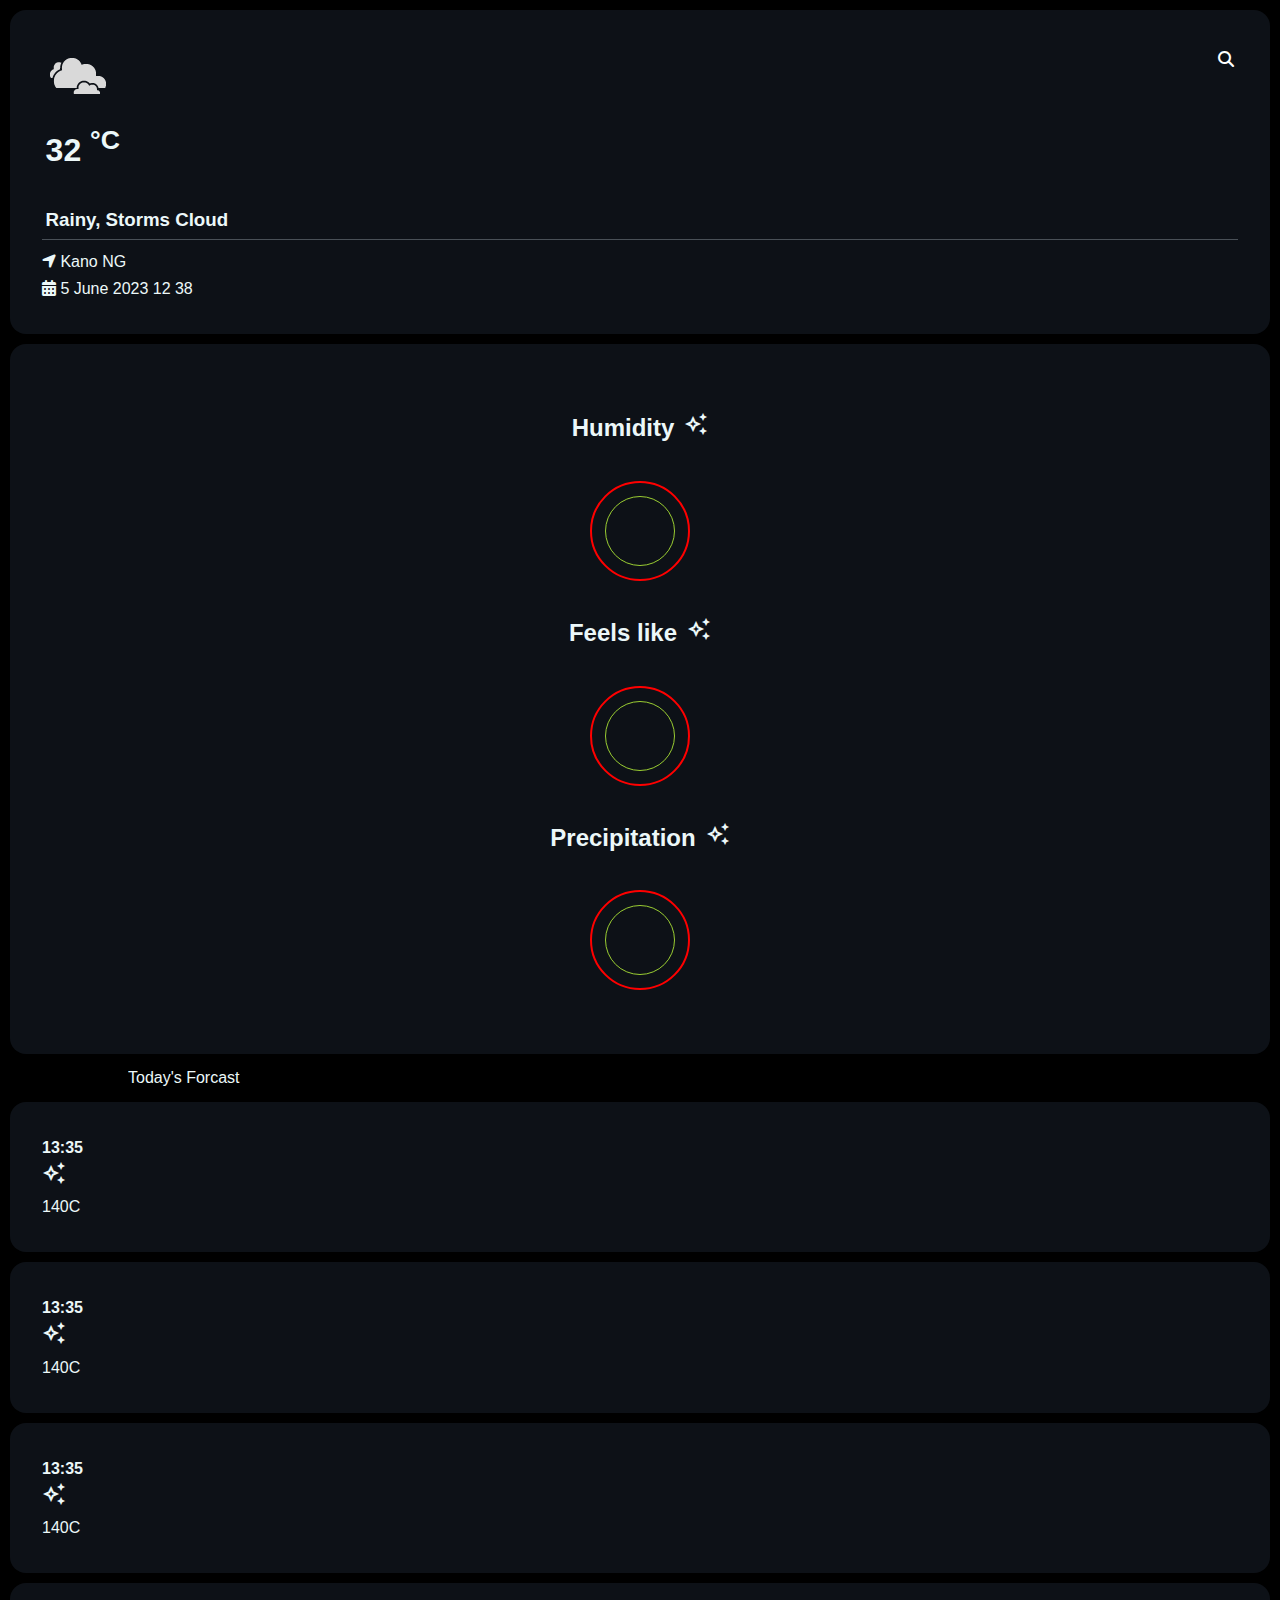
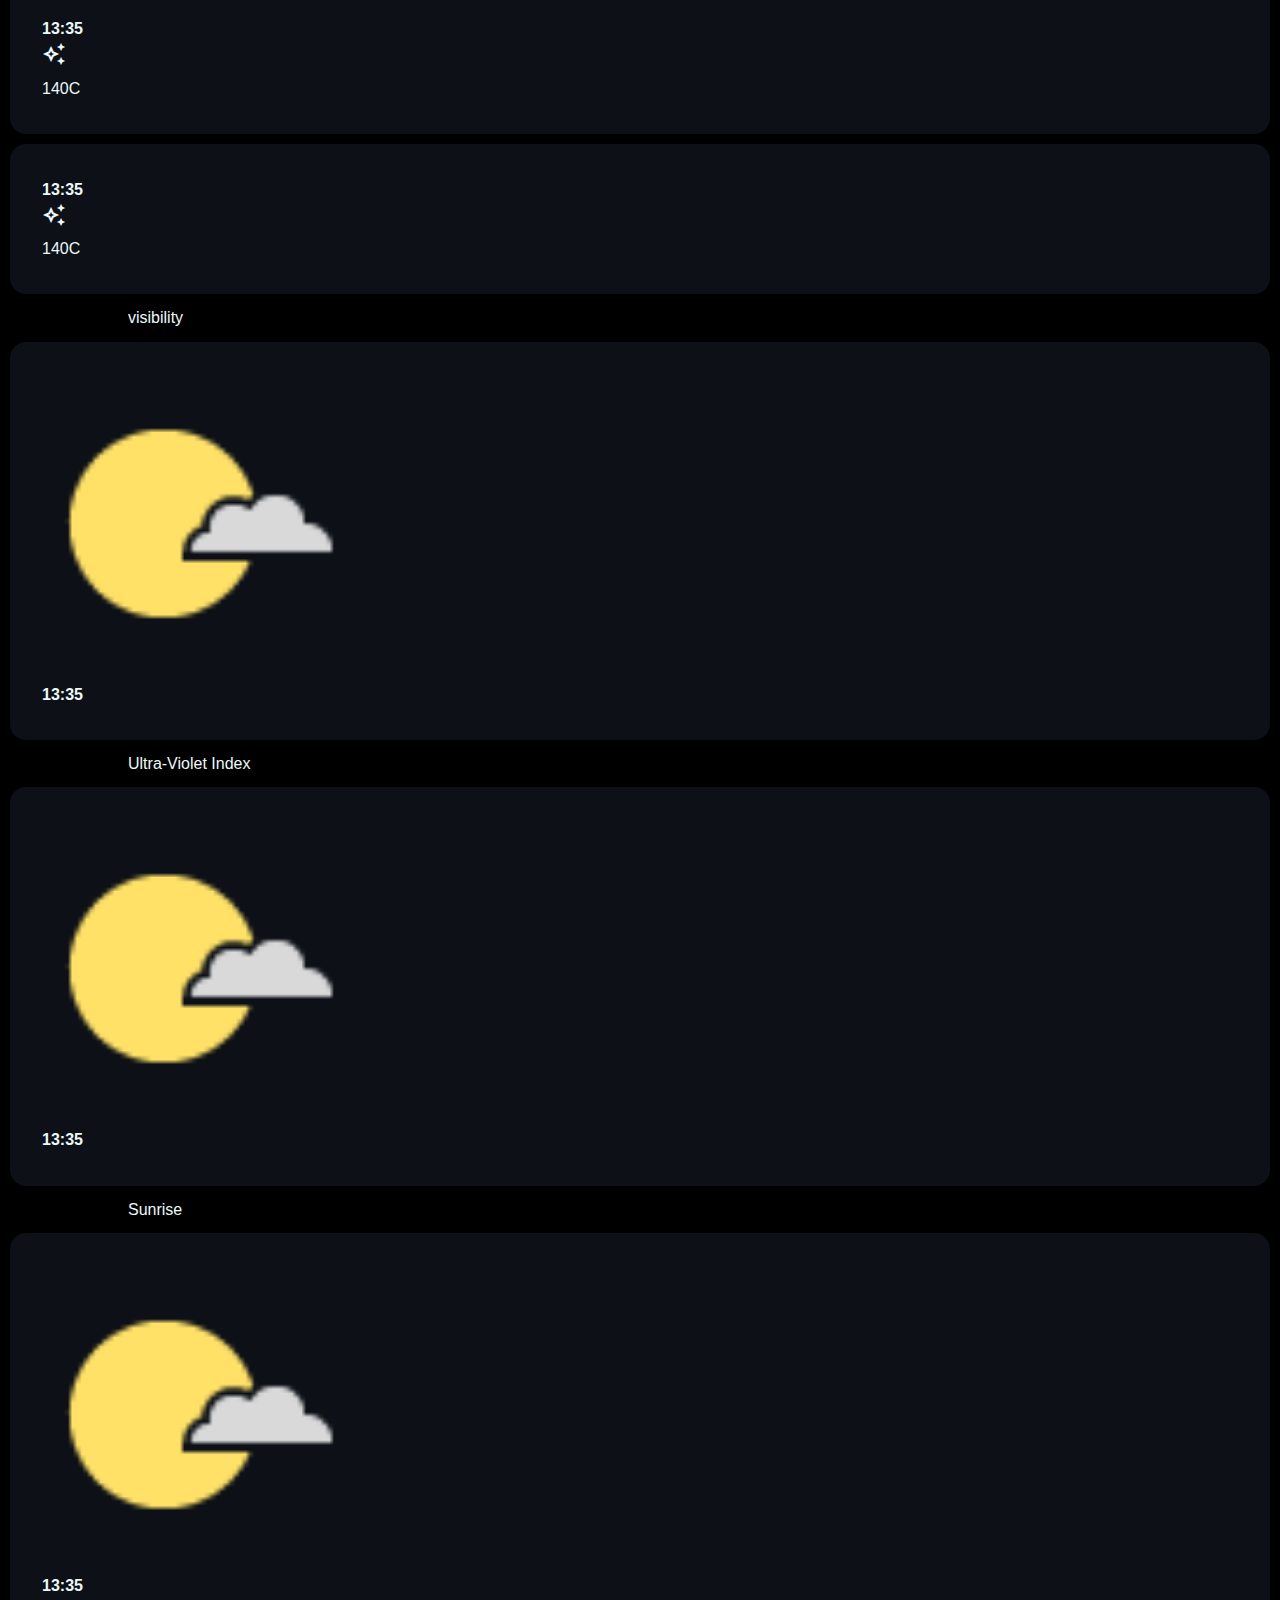
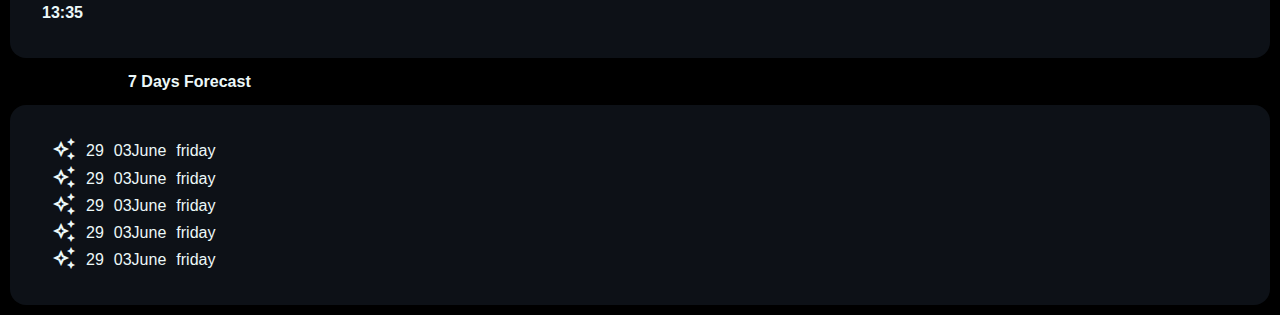
==== index.html @ 3d4072fc "changed the UI/UX of the main card" ====
<!DOCTYPE html>
<html lang="en">

<head>
    <meta charset="UTF-8">
    <meta http-equiv="X-UA-Compatible" content="IE=edge">
    <meta name="viewport" content="width=device-width, initial-scale=1.0">
    <title>Weather Forecast</title>
    <meta name="description" content="A weather Forecast application by Patrick Okafor">
    <meta name="keywords" content="Weather, Forecast, weather-app, javascript-project">
    <link rel="stylesheet" href="style.css">
    <link rel="shortcut icon" href="/images/favicon.ico" type="image/x-icon">
    <link rel="stylesheet" href="https://cdnjs.cloudflare.com/ajax/libs/font-awesome/6.4.0/css/all.min.css">
    <link rel="stylesheet"
        href="https://fonts.googleapis.com/css2?family=Material+Symbols+Outlined:opsz,wght,FILL,GRAD@48,400,0,0" />
</head>

<body>

    <main class="card">
        <div class="main-description">
                <div class="first-description">
                    <div class="weather">
                        <img src="/images/cloudy.png">
                        <h1>32 <sup>°C</sup></h1>
                        <div class="weather-describe">
                            <i class=" fa fa search-box"></i>
                            <h3 class="main-weather">Rainy, <span>Storms Cloud</span></h3>
                        </div>

                    </div>


                    <div class="search-city"> 
                        <a href=""><i class="fa- fa fa-search"></i></a>
                    </div>
                </div>
            </div>

            <div class="second-description">
                <div>
                    <i class="fa fa fa-location-arrow"></i>
                    <p>Kano</p>
                    <p>NG</p>
                </div>
                <div>
                    <i class="fa fa fa-calendar-days"></i>
                    <p class="dayofmonth">5</p>
                    <p class="month">June</p>
                    <p class="year">2023</p>
                    <p class="minute">12</p>
                    <p class="seconds">38</p>
                </div>
            </div>
            
    </main>

    </div>

    <section class="higlight">
        <div class="card">
            <div>
                <h4>Humidity<span class="material-symbols-outlined">temp_preferences_custom</span></h4>
                <div class="circle"></div>
            </div>
            <div>
                <h4>Feels like<span class="material-symbols-outlined">temp_preferences_custom</span></h4>
                <div class="circle"></div>
            </div>
            <div>
                <h4>Precipitation<span class="material-symbols-outlined">temp_preferences_custom</span></h4>

                <div class="circle"></div>
            </div>
        </div>
    </section>

    <!-- wind============== -->

    <section class="today-at">
        <div class="container">Today's Forcast</div>
        <div class="card">
            <div class="wind">
                <h4>13:35</h4>
                <span class="material-symbols-outlined">temp_preferences_custom</span>
                <p>140C</p>
            </div>
        </div>
        <div class="card">
            <div class="wind">
                <h4>13:35</h4>
                <span class="material-symbols-outlined">temp_preferences_custom</span>
                <p>140C</p>
            </div>
        </div>
        <div class="card">
            <div class="wind">
                <h4>13:35</h4>
                <span class="material-symbols-outlined">temp_preferences_custom</span>
                <p>140C</p>
            </div>
        </div>
        <div class="card">
            <div class="wind">
                <h4>13:35</h4>
                <span class="material-symbols-outlined">temp_preferences_custom</span>
                <p>140C</p>
            </div>
        </div>
        <div class="card">
            <div class="wind">
                <h4>13:35</h4>
                <span class="material-symbols-outlined">temp_preferences_custom</span>
                <p>140C</p>
            </div>
        </div>
    </section>

    <!-- visibility ========== -->

    <section class="Ultra-Violet">
        <div class="container">visibility</div>
        <div class="card">
            <div class="visibility">
                <img src="images/sunny_s_cloudy.png" alt="u-v index" width="25%">
                <h4>13:35</h4>
            </div>
        </div>
    </section>

    <!-- visibility ========== -->

    <section class="Ultra-Violet">
        <div class="container">Ultra-Violet Index </div>
        <div class="card">
            <div class="uv">
                <img src="images/sunny_s_cloudy.png" alt="u-v index" width="25%">
                <h4>13:35</h4>
            </div>
        </div>
    </section>

    <!-- sunrise ========== -->


    <section class="Sunrise">
        <div class="container">Sunrise</div>
        <div class="card">
            <div class="sunrise">
                <img src="images/sunny_s_cloudy.png" alt="u-v index" width="25%">
                <h4>13:35</h4>
                <h4>13:35</h4>
            </div>
        </div>
    </section>


    <section class="main-highlight">
        <div class="container">
            <h4>7 Days Forecast</h4>
        </div>
        <div class="card">
            <div class="days-forecast">
                <div class="days-highlight"></div>
                <span class="material-symbols-outlined">temp_preferences_custom</span>
                <div class="temp">29</div>
                <div class="date">03<span class="month">June</span></div>
                <div class="day">friday</div>
            </div>
            <div class="days-forecast">
                <div class="days-highlight"></div>
                <span class="material-symbols-outlined">temp_preferences_custom</span>
                <div class="temp">29</div>
                <div class="date">03<span class="month">June</span></div>
                <div class="day">friday</div>
            </div>
            <div class="days-forecast">
                <div class="days-highlight"></div>
                <span class="material-symbols-outlined">temp_preferences_custom</span>
                <div class="temp">29</div>
                <div class="date">03<span class="month">June</span></div>
                <div class="day">friday</div>
            </div>
            <div class="days-forecast">
                <div class="days-highlight"></div>
                <span class="material-symbols-outlined">temp_preferences_custom</span>
                <div class="temp">29</div>
                <div class="date">03<span class="month">June</span></div>
                <div class="day">friday</div>
            </div>
            <div class="days-forecast">
                <div class="days-highlight"></div>
                <span class="material-symbols-outlined">temp_preferences_custom</span>
                <div class="temp">29</div>
                <div class="date">03<span class="month">June</span></div>
                <div class="day">friday</div>
            </div>
        </div>

    </section>



    <script src="/index.js"></script>
</body>

</html>
---- style.css ----
*,
::before,
::after,
:root
html {
    padding: 0;
    margin: 0;
    box-sizing: border-box;
    scroll-behavior: smooth;
}

body {
    /* background-image: url("https://images.unsplash.com/photo-1491002052546-bf38f186af56?crop=entropy&cs=tinysrgb&fit=max&fm=jpg&ixid=M3wxMTgwOTN8MHwxfHNlYXJjaHwzfHxzbm93aW5nfGVufDB8fHx8MTY4NTQwMTYzNnww&ixlib=rb-4.0.3&q=80&w=1080"); */
    font: 1rem sans-serif;
    cursor: pointer;
    background: #000000;
    color: #ECF8F9;
    line-height: 1.7;
    overflow: scroll;
    font-size: 1rem;

}
.container{
    width: 80%;
    margin: auto;
    overflow: hidden; 
}

.card {
    padding: 2rem 2rem;
    margin: 0.625rem;
    border-radius: 1rem;
    background: #0d1117;
    height: auto;
}

.main-description {
    display: flex;
    flex-direction: column;
    gap: 0.625rem;
}

.first-description{
    display: flex;
    justify-content: space-between;
    padding: 0.225rem;
    border-bottom: 1px solid #495057; 
    margin-bottom: 0.225rem;
}

.second-description div{
    display: flex;
    flex-direction: row;
    align-items: center;
    gap: 0.275rem;
}

.search-city, a{
    color: #fff;
}

.second-description{
    margin-top: 0.225rem;
}


.temp h2 {
    font-size: 3rem;
}

.temp sup {
    font-size: 2rem;
}

hr {
    display: block;
}

.circle{
    width: 100px;
    height: 100px;
    border: 2px solid red;
    /* border-inline-color: rgb(199, 16, 199); */
    border-radius: 50px;
    position: relative;
    display: flex;
    justify-content: center;
    align-items: center;
}

.circle::before{
    content: "";
    width: 70px;
    height: 70px;
    border: 1px solid yellowgreen ;
    border-radius: 50px;
    position: absolute;
    display: flex;
    justify-content: center;
    margin: auto;

}

.higlight .card div {
    margin:2rem auto;
    text-align: center;
}
.higlight .card div h4{
    font-size: 1.5rem;
}
.higlight .card span{
    margin-left: 0.625rem;
}

.light-card{
    padding: 2rem 2rem;
    margin: 0.625rem;
    border-radius: 1rem;
    box-shadow: 0px 4px 24px 1px rgba(0, 0, 0, 0.28);
    backdrop-filter: blur(5px);
    -webkit-backdrop-filter: blur(5px);
    height: auto;
    /* background: linear-gradient(to bottom, #183153,#0d1117); */

}

.main-highlight .days-forecast{
    display: flex;
    gap: 0.625rem; 
} 

form{
    display: flex;
    /* width: 60%; */
    /* margin: auto; */
    margin-top: 5rem;
    flex-direction: column;
    gap: 3rem;
}

#search-city{
    display: inline;
    border: none;
    padding: 1rem 2rem;
    background: linear-gradient(to left, #000000, #0d1117);
    width: 50%;
    margin: auto;
    color: #fff;
}

.search-box button{
    min-width: 70px;
    height: 40px;
    color: #fff;
    padding: 5px 10px;
    font-weight: bold;
    cursor: pointer;
    transition: all 0.3s ease;
    position: relative;
    display: inline-block;
    outline: none;
    border-radius: 5px;
    z-index: 0;
    background: #fff;
    overflow: hidden;
    border: 2px solid #495057;
    color: #495057;
    
}
.search-box button:hover{
    color: #fff;
}
.search-box button:hover::after{
    width: 100%;
}
.search-box button::after{
    content: "";
    position: absolute;
    z-index: -1;
    transition: all 0.3s ease;
    right: 0;
    top: 0;
    width: 0;
    height: 100%;
    background: #0d1117;
}
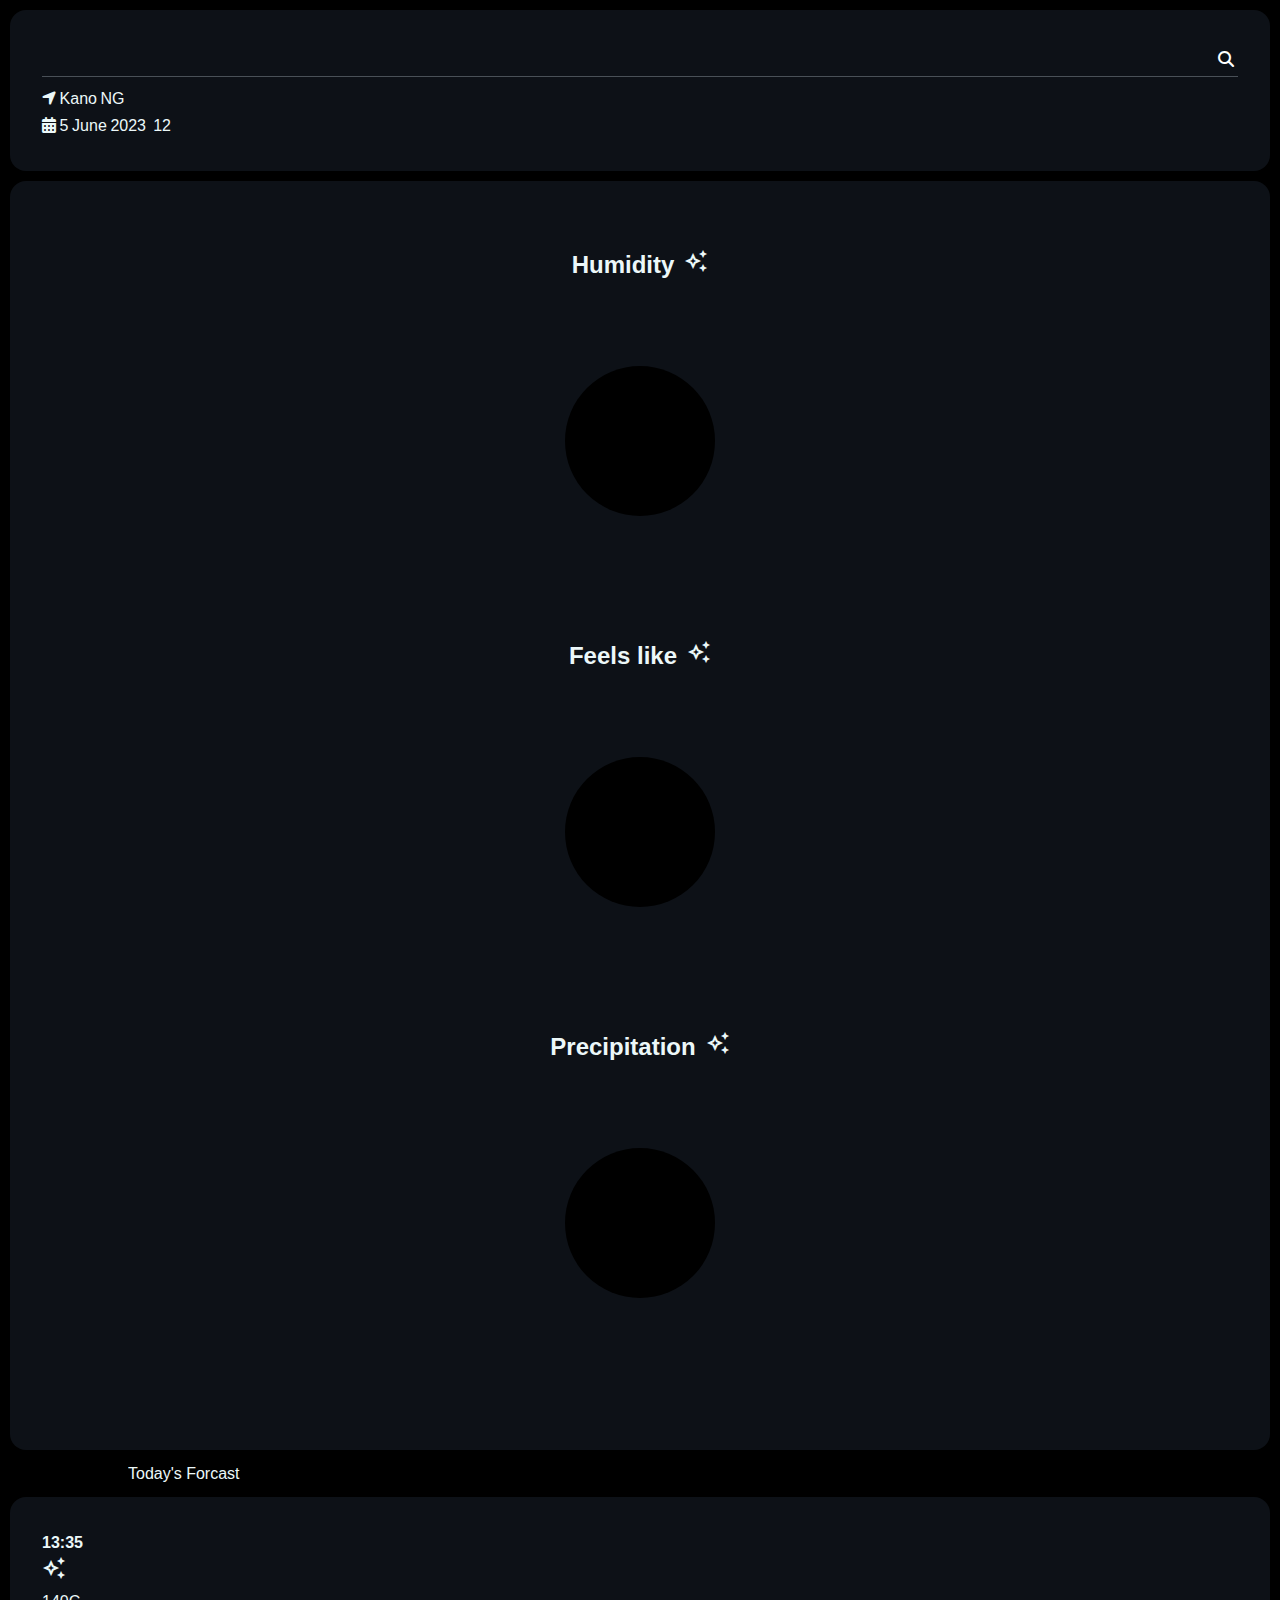
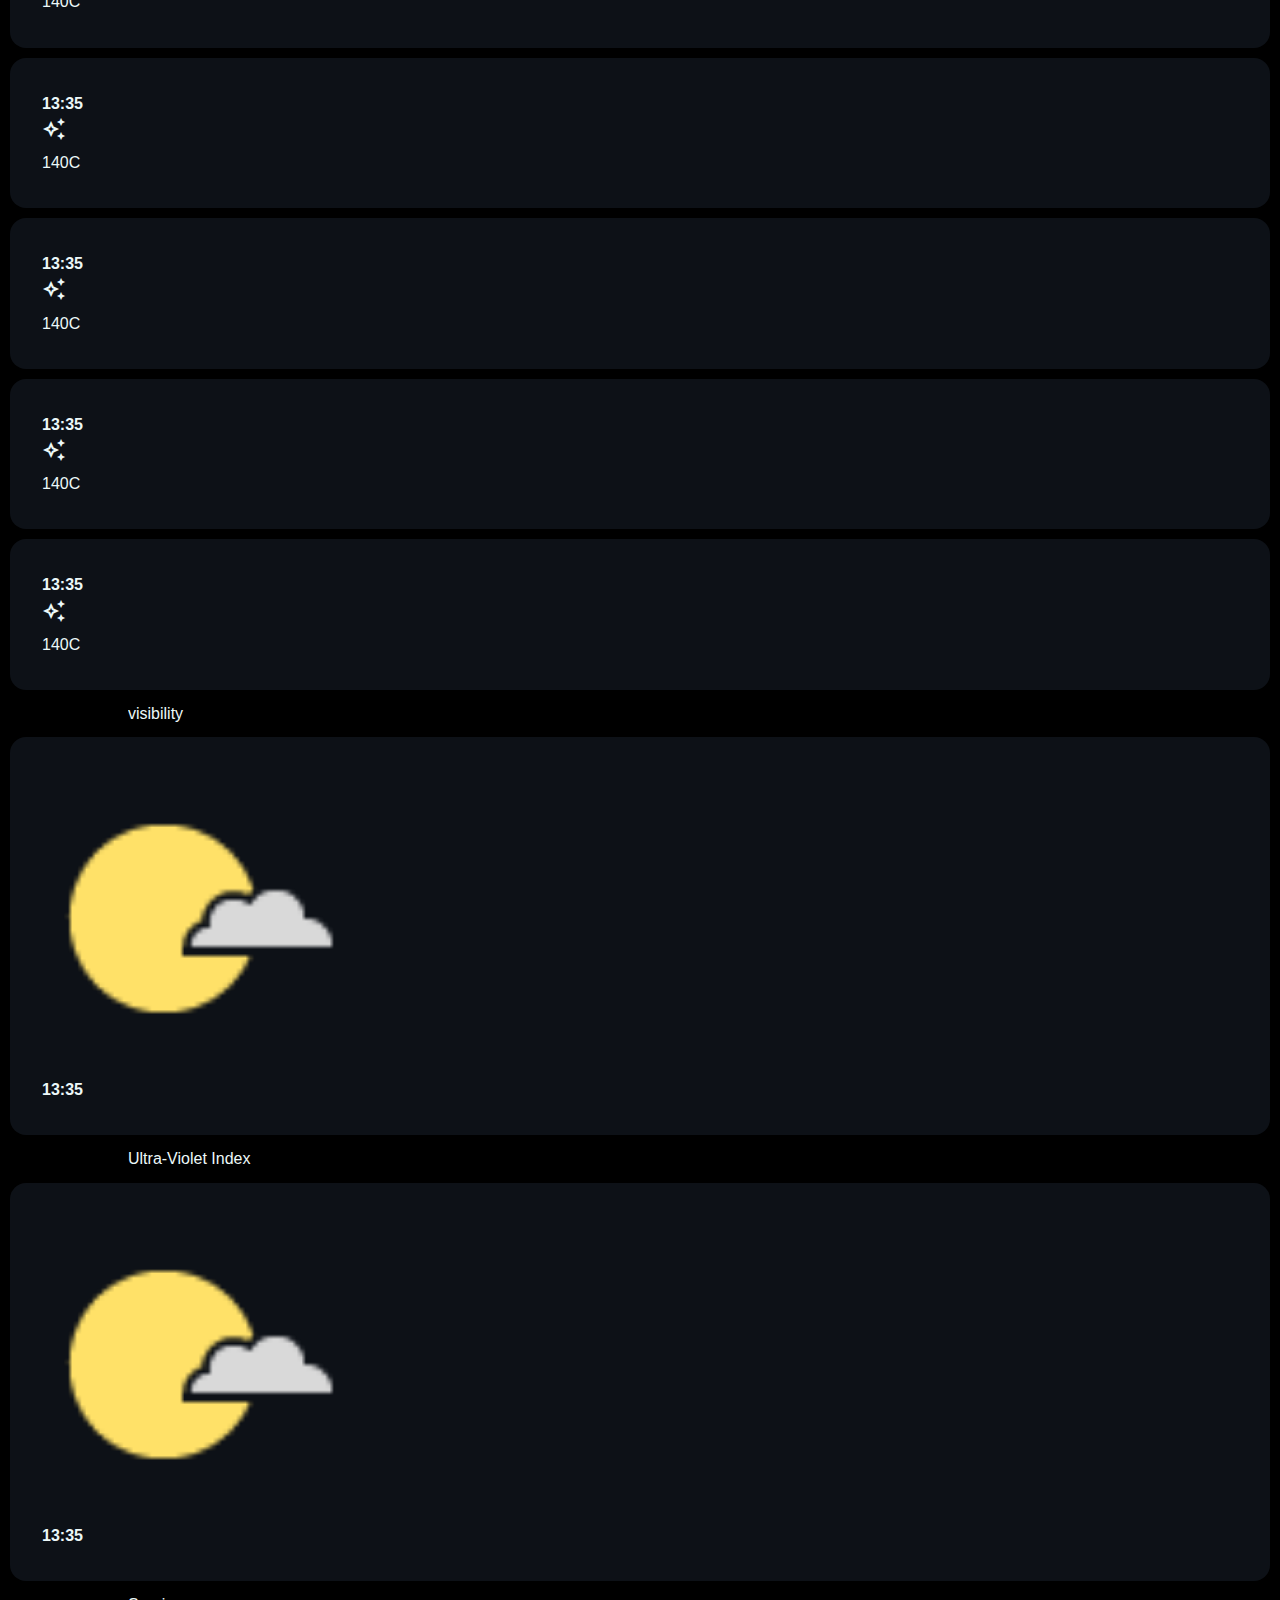
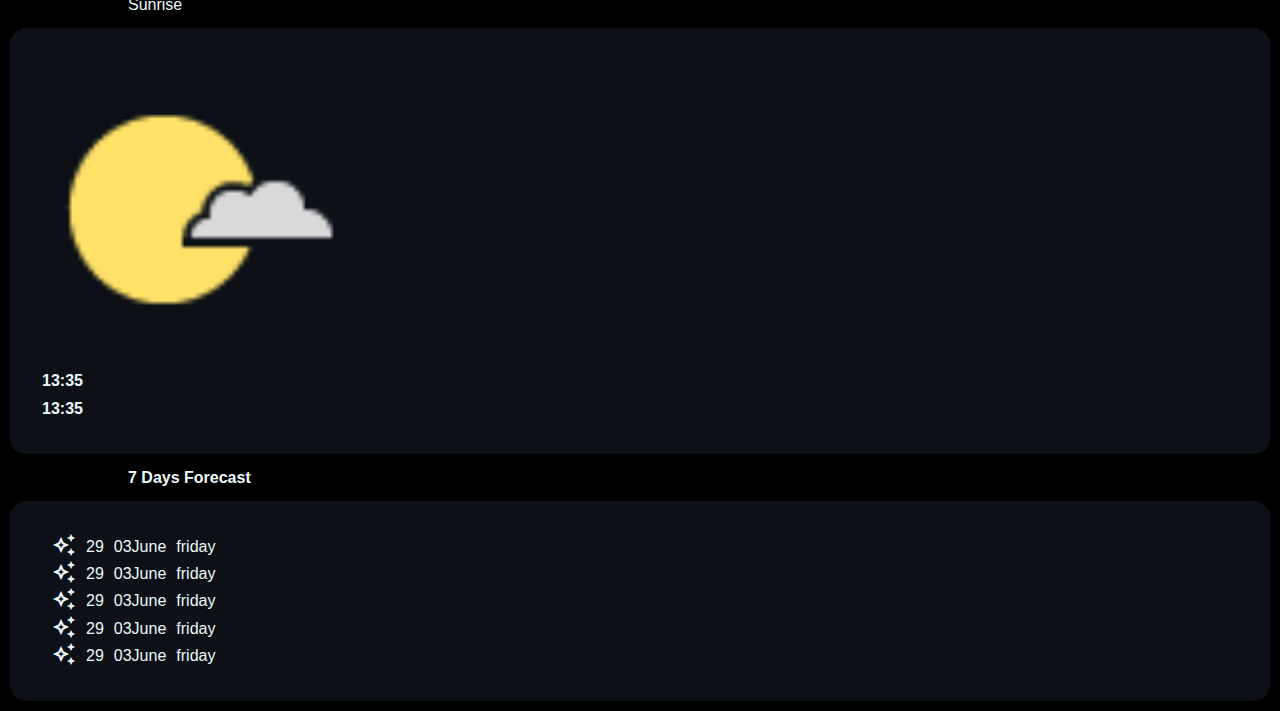
==== commit 35717689: "added canvas API and weather API functionalities" ====
--- a/index.html
+++ b/index.html
@@ -21,11 +21,11 @@
         <div class="main-description">
                 <div class="first-description">
                     <div class="weather">
-                        <img src="/images/cloudy.png">
-                        <h1>32 <sup>°C</sup></h1>
+                        <img id="icon-img" src="">
+                        <h1 id="temp"></h1>
                         <div class="weather-describe">
-                            <i class=" fa fa search-box"></i>
-                            <h3 class="main-weather">Rainy, <span>Storms Cloud</span></h3>
+                            <p id="main-weather"></p>
+                            <p id="other-weather"></p>
                         </div>
 
                     </div>
@@ -40,16 +40,15 @@
             <div class="second-description">
                 <div>
                     <i class="fa fa fa-location-arrow"></i>
-                    <p>Kano</p>
-                    <p>NG</p>
+                    <p id="city">Kano</p>
+                    <p id="country">NG</p>
                 </div>
                 <div>
-                    <i class="fa fa fa-calendar-days"></i>
-                    <p class="dayofmonth">5</p>
-                    <p class="month">June</p>
-                    <p class="year">2023</p>
-                    <p class="minute">12</p>
-                    <p class="seconds">38</p>
+                    <i class="fa fa fa-calendar-days"></i> 
+                    <p id="dayofmonth">5</p>
+                    <p id="month">June</p>
+                    <p id="year">2023</p><br>
+                    <p id="time">12</p>
                 </div>
             </div>
             
@@ -61,16 +60,15 @@
         <div class="card">
             <div>
                 <h4>Humidity<span class="material-symbols-outlined">temp_preferences_custom</span></h4>
-                <div class="circle"></div>
+                <canvas width="150"; height="150" class="circle1"></canvas>
             </div>
             <div>
                 <h4>Feels like<span class="material-symbols-outlined">temp_preferences_custom</span></h4>
-                <div class="circle"></div>
+                <canvas width="150"; height="150" class="circle2"></canvas>
             </div>
             <div>
                 <h4>Precipitation<span class="material-symbols-outlined">temp_preferences_custom</span></h4>
-
-                <div class="circle"></div>
+                <canvas width="150"; height="150" class="circle3"></canvas>
             </div>
         </div>
     </section>
--- a/style.css
+++ b/style.css
@@ -1,8 +1,7 @@
 *,
 ::before,
 ::after,
-:root
-html {
+:root html {
     padding: 0;
     margin: 0;
     box-sizing: border-box;
@@ -20,10 +19,11 @@
     font-size: 1rem;
 
 }
-.container{
+
+.container {
     width: 80%;
     margin: auto;
-    overflow: hidden; 
+    overflow: hidden;
 }
 
 .card {
@@ -40,79 +40,77 @@
     gap: 0.625rem;
 }
 
-.first-description{
+.first-description {
     display: flex;
     justify-content: space-between;
     padding: 0.225rem;
-    border-bottom: 1px solid #495057; 
+    border-bottom: 1px solid #495057;
     margin-bottom: 0.225rem;
 }
 
-.second-description div{
+.second-description div {
     display: flex;
     flex-direction: row;
     align-items: center;
     gap: 0.275rem;
 }
 
-.search-city, a{
+.search-city,
+a {
     color: #fff;
 }
 
-.second-description{
+.second-description {
     margin-top: 0.225rem;
 }
 
-
-.temp h2 {
-    font-size: 3rem;
+.second-description div {
+    display: flex;
+    gap: 0.225rem;
 }
 
-.temp sup {
-    font-size: 2rem;
+.weather-describe {
+    display: flex;
+    gap: 0.225rem;
 }
 
-hr {
-    display: block;
+.circle {
+    /* width: 100px; */
+    /* height: 100px; */
+    /* border: 2px solid red; */
+    /* border-inline-color: rgb(199, 16, 199); */
+    /* border-radius: 50px; */
+    color: #fff;
+    /* position: relative; */
+    /* display: flex; */
+    /* justify-content: center; */
+    /* align-items: center; */
 }
 
-.circle{
-    width: 100px;
-    height: 100px;
-    border: 2px solid red;
-    /* border-inline-color: rgb(199, 16, 199); */
-    border-radius: 50px;
-    position: relative;
-    display: flex;
-    justify-content: center;
-    align-items: center;
+
+canvas {
+    border:none;
+    border-radius: 50%;
+    background-color: #000000;
+    /* background-color: #fff; */
+    /* display: block; */
+    margin: 5rem auto;
+  }
+
+.higlight .card div {
+    margin: 2rem auto;
+    text-align: center;
 }
 
-.circle::before{
-    content: "";
-    width: 70px;
-    height: 70px;
-    border: 1px solid yellowgreen ;
-    border-radius: 50px;
-    position: absolute;
-    display: flex;
-    justify-content: center;
-    margin: auto;
-
+.higlight .card div h4 {
+    font-size: 1.5rem;
 }
 
-.higlight .card div {
-    margin:2rem auto;
-    text-align: center;
-}
-.higlight .card div h4{
-    font-size: 1.5rem;
-}
-.higlight .card span{
+.higlight .card span {
     margin-left: 0.625rem;
 }
 
-.light-card{
+.light-card {
     padding: 2rem 2rem;
     margin: 0.625rem;
     border-radius: 1rem;
@@ -124,12 +122,12 @@
 
 }
 
-.main-highlight .days-forecast{
+.main-highlight .days-forecast {
     display: flex;
-    gap: 0.625rem; 
-} 
+    gap: 0.625rem;
+}
 
-form{
+form {
     display: flex;
     /* width: 60%; */
     /* margin: auto; */
@@ -138,7 +136,7 @@
     gap: 3rem;
 }
 
-#search-city{
+#search-city {
     display: inline;
     border: none;
     padding: 1rem 2rem;
@@ -148,7 +146,7 @@
     color: #fff;
 }
 
-.search-box button{
+.search-box button {
     min-width: 70px;
     height: 40px;
     color: #fff;
@@ -165,15 +163,18 @@
     overflow: hidden;
     border: 2px solid #495057;
     color: #495057;
-    
+
 }
-.search-box button:hover{
+
+.search-box button:hover {
     color: #fff;
 }
-.search-box button:hover::after{
+
+.search-box button:hover::after {
     width: 100%;
 }
-.search-box button::after{
+
+.search-box button::after {
     content: "";
     position: absolute;
     z-index: -1;
@@ -183,4 +184,4 @@
     width: 0;
     height: 100%;
     background: #0d1117;
-}
+}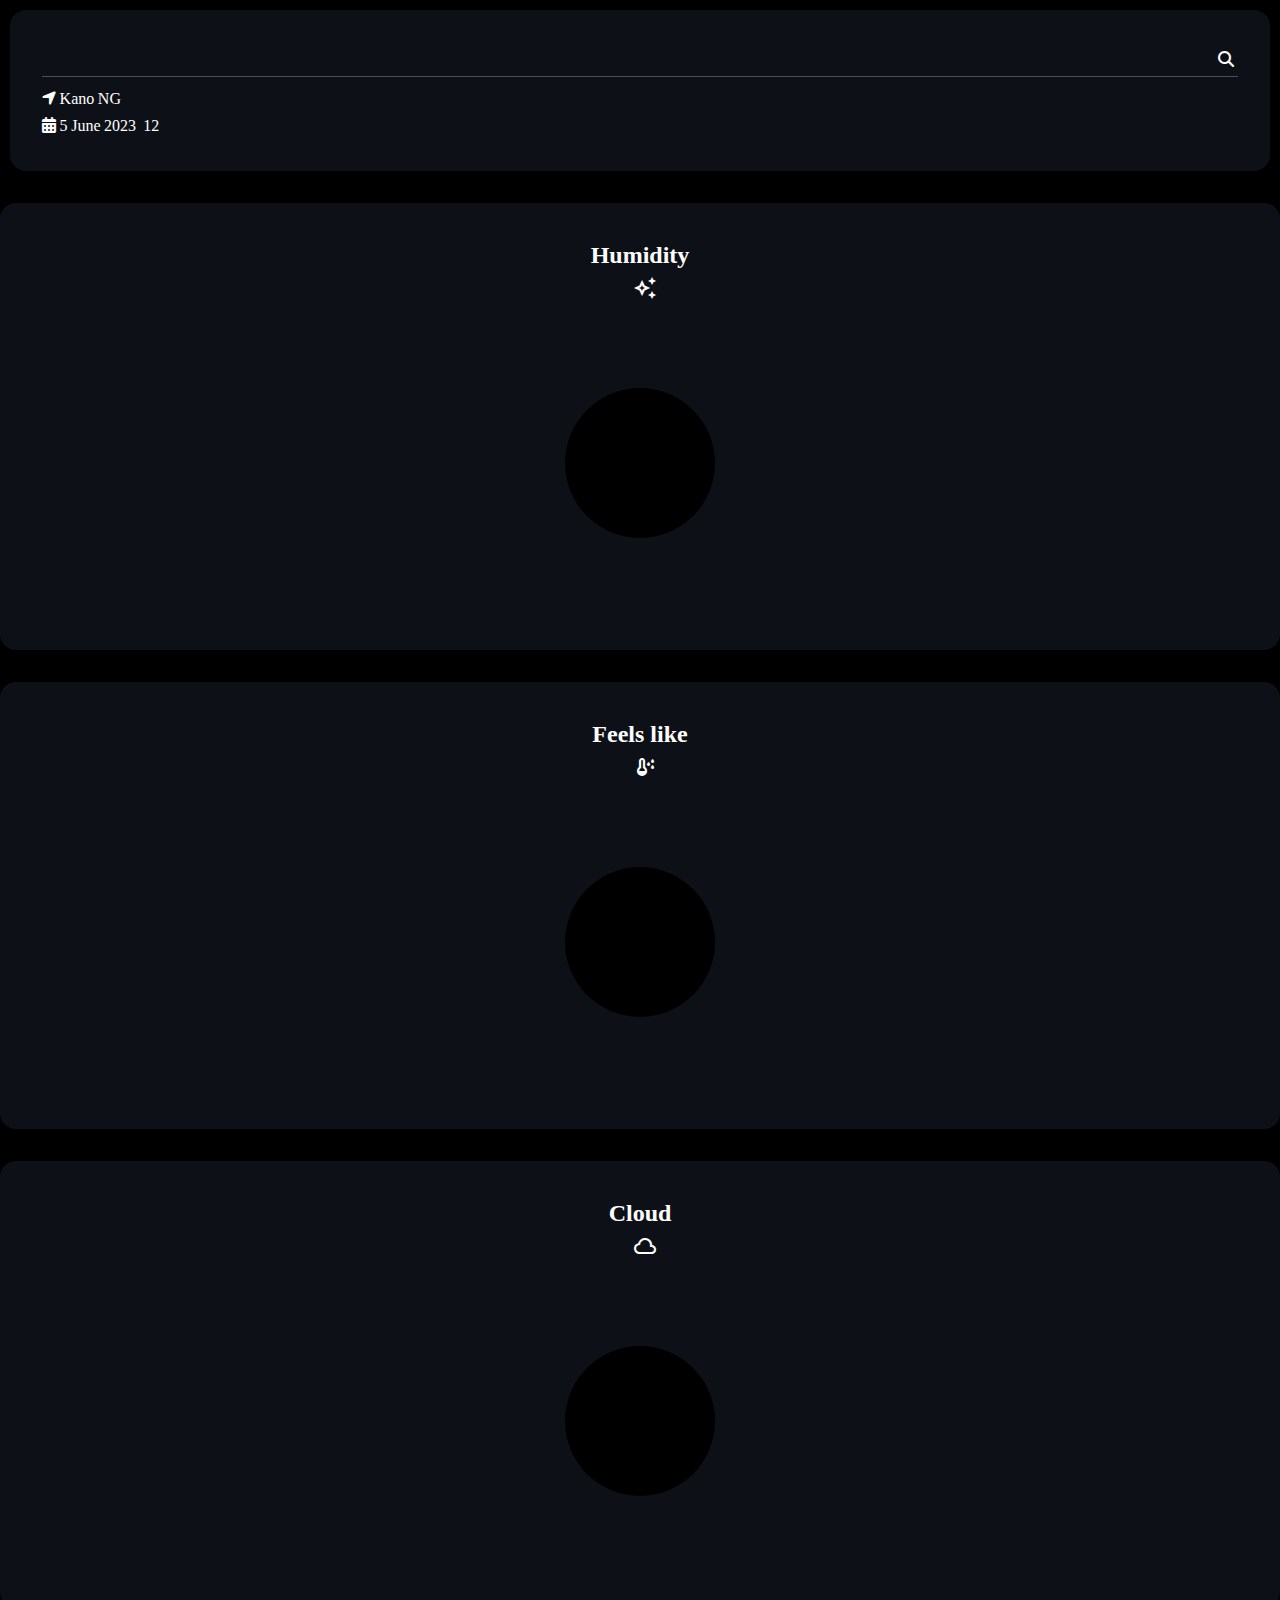
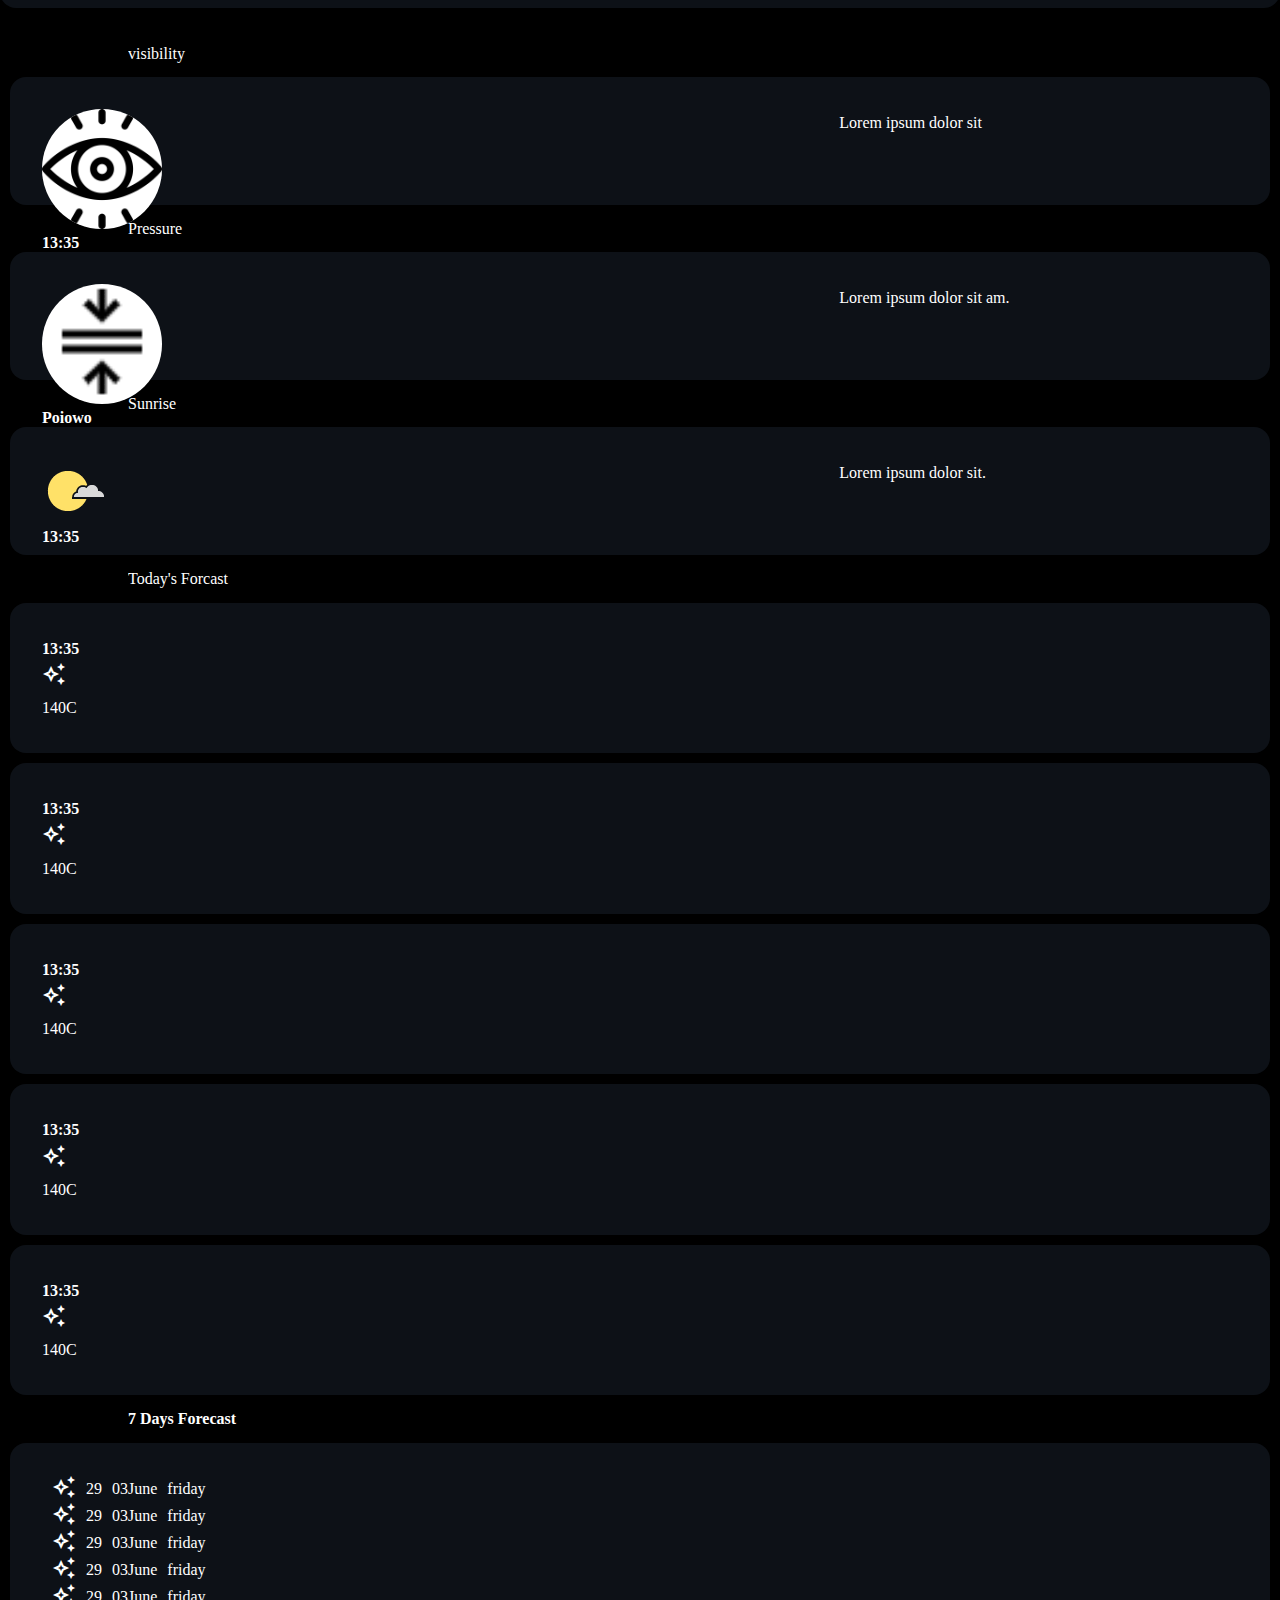
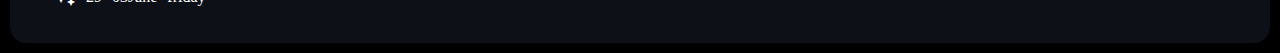
==== commit 7093b9fd: "add more features for User Experience" ====
--- a/index.html
+++ b/index.html
@@ -19,61 +19,98 @@
 
     <main class="card">
         <div class="main-description">
-                <div class="first-description">
-                    <div class="weather">
-                        <img id="icon-img" src="">
-                        <h1 id="temp"></h1>
-                        <div class="weather-describe">
-                            <p id="main-weather"></p>
-                            <p id="other-weather"></p>
-                        </div>
-
+            <div class="first-description">
+                <div class="weather">
+                    <img id="icon-img" src="">
+                    <h1 id="temp"></h1>
+                    <div class="weather-describe">
+                        <p id="main-weather"></p>
+                        <p id="other-weather"></p>
                     </div>
 
-
-                    <div class="search-city"> 
-                        <a href=""><i class="fa- fa fa-search"></i></a>
-                    </div>
                 </div>
-            </div>
-
-            <div class="second-description">
-                <div>
-                    <i class="fa fa fa-location-arrow"></i>
-                    <p id="city">Kano</p>
-                    <p id="country">NG</p>
+
+
+                <div class="search-city">
+                    <a href=""><i class="fa- fa fa-search"></i></a>
                 </div>
-                <div>
-                    <i class="fa fa fa-calendar-days"></i> 
-                    <p id="dayofmonth">5</p>
-                    <p id="month">June</p>
-                    <p id="year">2023</p><br>
-                    <p id="time">12</p>
-                </div>
-            </div>
-            
+            </div>
+        </div>
+
+        <div class="second-description">
+            <div>
+                <i class="fa fa fa-location-arrow"></i>
+                <p id="city">Kano</p>
+                <p id="country">NG</p>
+            </div>
+            <div>
+                <i class="fa fa fa-calendar-days"></i>
+                <p id="dayofmonth">5</p>
+                <p id="month">June</p>
+                <p id="year">2023</p><br>
+                <p id="time">12</p>
+            </div>
+        </div>
+
     </main>
 
     </div>
 
     <section class="higlight">
         <div class="card">
-            <div>
-                <h4>Humidity<span class="material-symbols-outlined">temp_preferences_custom</span></h4>
-                <canvas width="150"; height="150" class="circle1"></canvas>
-            </div>
-            <div>
-                <h4>Feels like<span class="material-symbols-outlined">temp_preferences_custom</span></h4>
-                <canvas width="150"; height="150" class="circle2"></canvas>
-            </div>
-            <div>
-                <h4>Precipitation<span class="material-symbols-outlined">temp_preferences_custom</span></h4>
-                <canvas width="150"; height="150" class="circle3"></canvas>
-            </div>
-        </div>
-    </section>
-
-    <!-- wind============== -->
+            <h4>Humidity</h4><span class="material-symbols-outlined">temp_preferences_custom</span>
+            <canvas width="150" ; height="150" class="circle1"></canvas>
+        </div>
+        <div class="card">
+            <h4>Feels like</h4><span class="material-symbols-outlined">dew_point</span>
+            <canvas width="150" ; height="150" class="circle2"></canvas>
+        </div>
+        <div class="card">
+            <h4>Cloud</h4><span class="material-symbols-outlined">cloudy</span>
+            <canvas width="150" ; height="150" class="circle3"></canvas>
+        </div>
+    </section>
+
+    <!-- visibility ========== -->
+
+    <section class="Visibiity">
+        <div class="container">visibility</div>
+        <div class="card">
+            <div class="visibility">
+                <img src="images/visibility.png" alt="visible" width="25%">
+                <h4>13:35</h4>
+                <p>Lorem ipsum dolor sit</p>
+            </div>
+        </div>
+    </section>
+
+    <!-- wind status============== -->
+
+    <section class="Pressure">
+        <div class="container">Pressure</div>
+        <div class="card">
+            <div class="pressure">
+                <img src="images/pressure.png" alt="pressure">
+                <h4>Poiowo</h4>
+                <p>Lorem ipsum dolor sit am.</p>
+            </div>
+        </div>
+    </section>
+
+    <!-- sunrise/ others ========== -->
+
+    <section class="Sunrise">
+        <div class="container">Sunrise</div>
+        <div class="card">
+            <div class="sunrise">
+                <img src="images/sunny_s_cloudy.png" alt="sunny">
+                <h4>13:35</h4>
+                <p>Lorem ipsum dolor sit.</p>
+
+            </div>
+    </section>
+
+    <!-- Todays/hours forecast -->
 
     <section class="today-at">
         <div class="container">Today's Forcast</div>
@@ -114,44 +151,8 @@
         </div>
     </section>
 
-    <!-- visibility ========== -->
-
-    <section class="Ultra-Violet">
-        <div class="container">visibility</div>
-        <div class="card">
-            <div class="visibility">
-                <img src="images/sunny_s_cloudy.png" alt="u-v index" width="25%">
-                <h4>13:35</h4>
-            </div>
-        </div>
-    </section>
-
-    <!-- visibility ========== -->
-
-    <section class="Ultra-Violet">
-        <div class="container">Ultra-Violet Index </div>
-        <div class="card">
-            <div class="uv">
-                <img src="images/sunny_s_cloudy.png" alt="u-v index" width="25%">
-                <h4>13:35</h4>
-            </div>
-        </div>
-    </section>
-
-    <!-- sunrise ========== -->
-
-
-    <section class="Sunrise">
-        <div class="container">Sunrise</div>
-        <div class="card">
-            <div class="sunrise">
-                <img src="images/sunny_s_cloudy.png" alt="u-v index" width="25%">
-                <h4>13:35</h4>
-                <h4>13:35</h4>
-            </div>
-        </div>
-    </section>
-
+
+    <!---- 7 days forecast -->
 
     <section class="main-highlight">
         <div class="container">
@@ -197,8 +198,6 @@
 
     </section>
 
-
-
     <script src="/index.js"></script>
 </body>
 
--- a/style.css
+++ b/style.css
@@ -9,15 +9,13 @@
 }
 
 body {
-    /* background-image: url("https://images.unsplash.com/photo-1491002052546-bf38f186af56?crop=entropy&cs=tinysrgb&fit=max&fm=jpg&ixid=M3wxMTgwOTN8MHwxfHNlYXJjaHwzfHxzbm93aW5nfGVufDB8fHx8MTY4NTQwMTYzNnww&ixlib=rb-4.0.3&q=80&w=1080"); */
-    font: 1rem sans-serif;
+    font: 1rem/sans-serif;
     cursor: pointer;
     background: #000000;
-    color: #ECF8F9;
+    color: #fff;
     line-height: 1.7;
     overflow: scroll;
     font-size: 1rem;
-
 }
 
 .container {
@@ -74,35 +72,20 @@
     gap: 0.225rem;
 }
 
-.circle {
-    /* width: 100px; */
-    /* height: 100px; */
-    /* border: 2px solid red; */
-    /* border-inline-color: rgb(199, 16, 199); */
-    /* border-radius: 50px; */
-    color: #fff;
-    /* position: relative; */
-    /* display: flex; */
-    /* justify-content: center; */
-    /* align-items: center; */
-}
-
-
 canvas {
     border:none;
     border-radius: 50%;
     background-color: #000000;
-    /* background-color: #fff; */
-    /* display: block; */
+    display: block;
     margin: 5rem auto;
   }
 
-.higlight .card div {
+.higlight .card {
     margin: 2rem auto;
     text-align: center;
 }
 
-.higlight .card div h4 {
+.higlight .card h4 {
     font-size: 1.5rem;
 }
 
@@ -110,7 +93,33 @@
     margin-left: 0.625rem;
 }
 
-.light-card {
+.visibility img, .pressure img{
+    background-color: #fff;
+    border-radius: 50%;
+    width: 15%;
+}
+
+
+.visibility, .pressure, .sunrise {
+    display: grid;
+    grid-template-columns: repeat(3, 1fr);
+    height: 4rem;
+}
+
+.visibility img, .pressure img, .sunrise img{
+    grid-column: 1 / 3;
+    grid-row: 1;
+}
+.visibility h4, .pressure h4, .sunrise h4{
+    grid-column: 1;
+    grid-row: 2;
+}
+.visibility div, .pressure div, .sunrise div{
+    grid-column: 2;
+    grid-row: 1;
+}
+  
+/* .light-card {
     padding: 2rem 2rem;
     margin: 0.625rem;
     border-radius: 1rem;
@@ -118,9 +127,7 @@
     backdrop-filter: blur(5px);
     -webkit-backdrop-filter: blur(5px);
     height: auto;
-    /* background: linear-gradient(to bottom, #183153,#0d1117); */
-
-}
+} */
 
 .main-highlight .days-forecast {
     display: flex;
@@ -130,7 +137,6 @@
 form {
     display: flex;
     /* width: 60%; */
-    /* margin: auto; */
     margin-top: 5rem;
     flex-direction: column;
     gap: 3rem;
@@ -163,7 +169,6 @@
     overflow: hidden;
     border: 2px solid #495057;
     color: #495057;
-
 }
 
 .search-box button:hover {
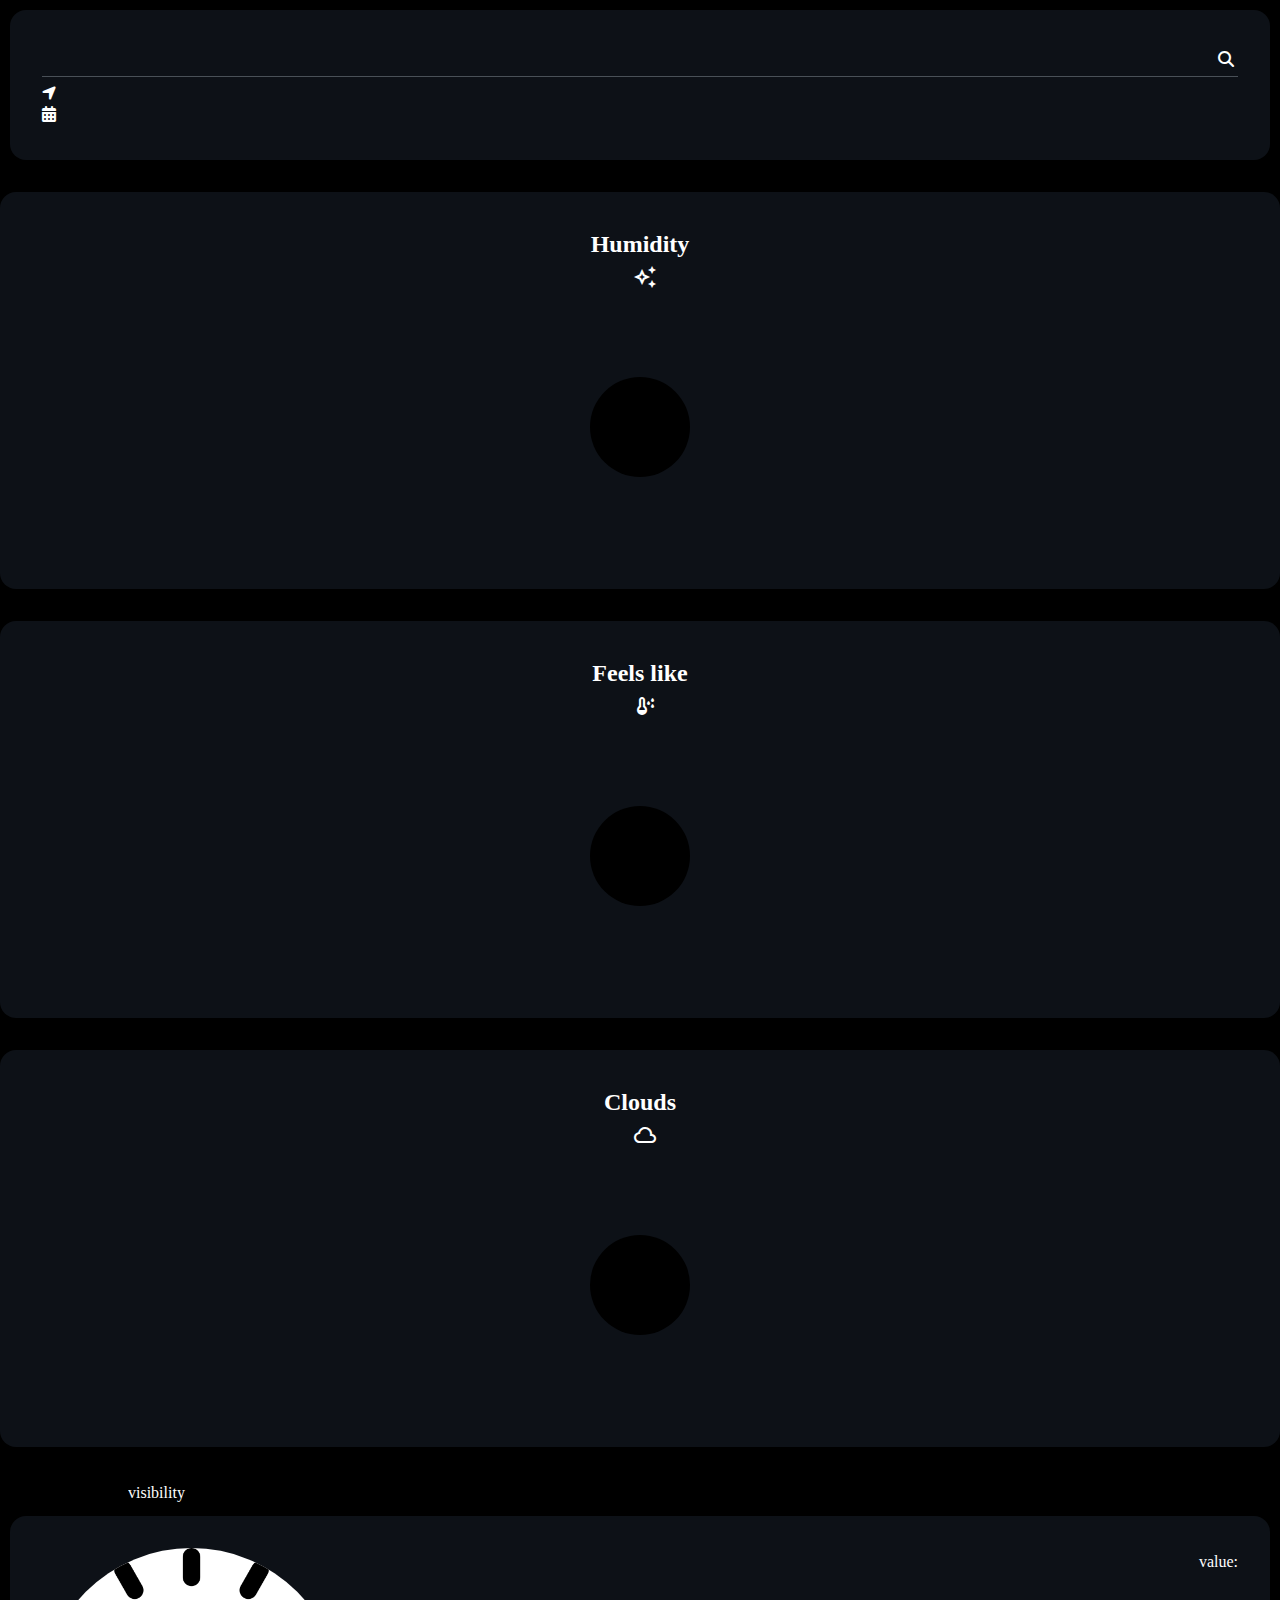
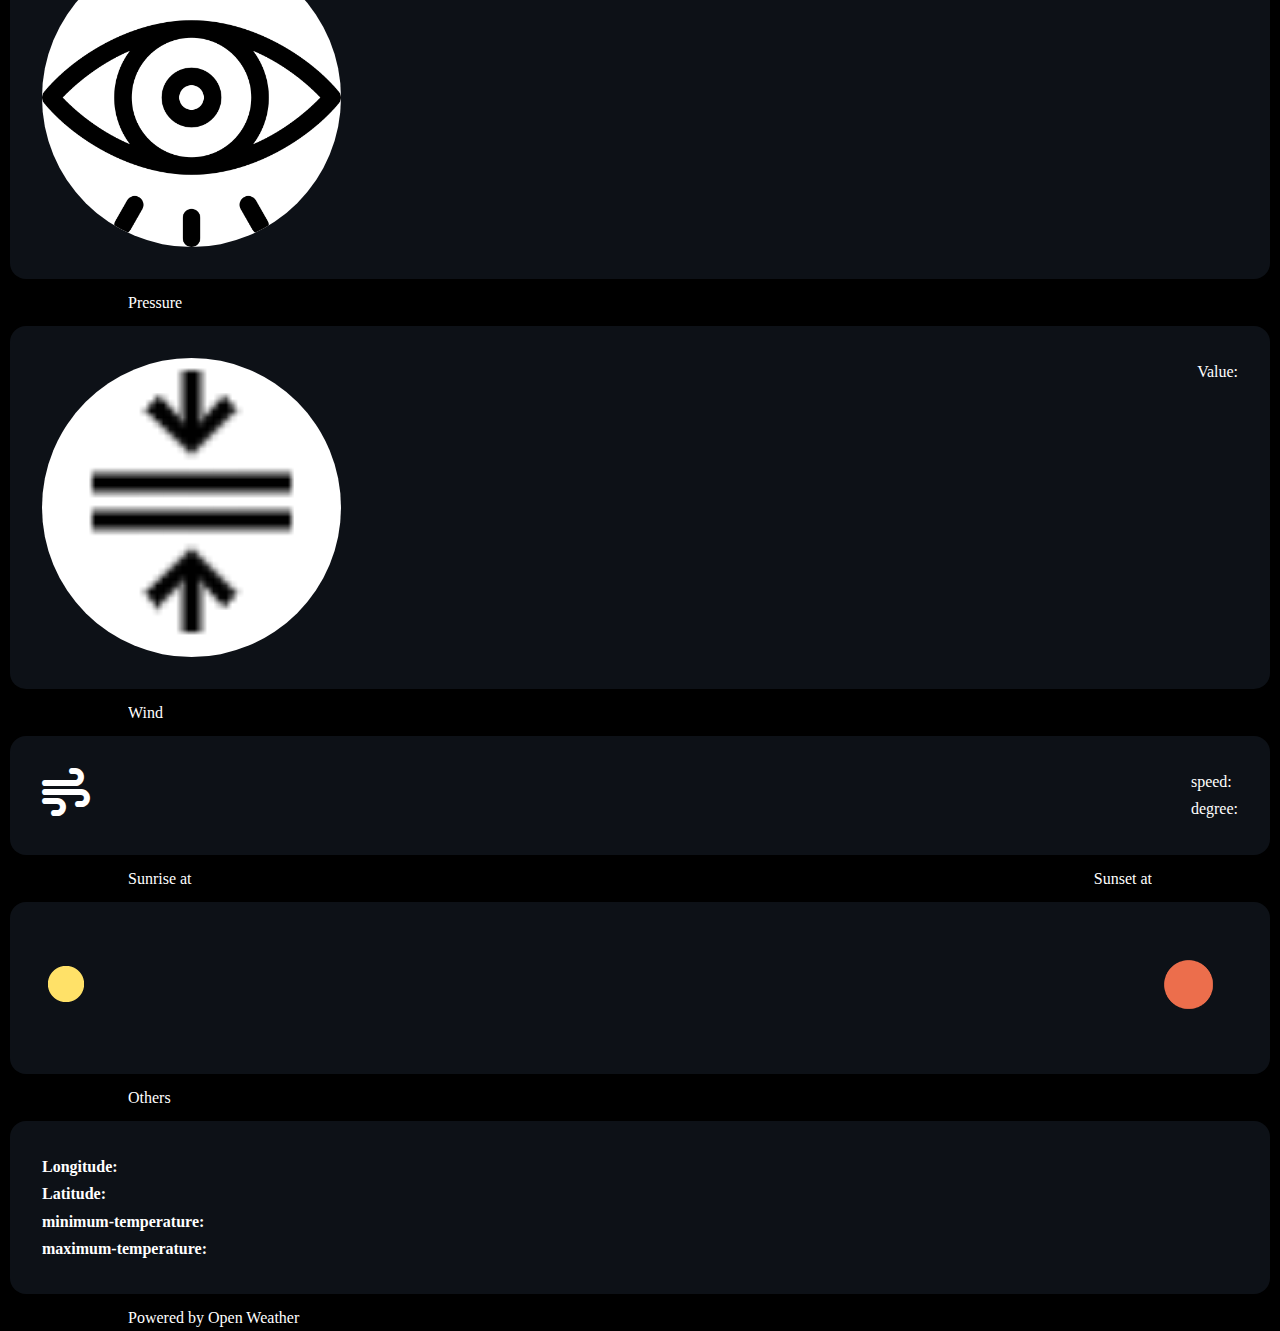
==== commit 702972ab: "edit the markup and script" ====
--- a/index.html
+++ b/index.html
@@ -21,16 +21,13 @@
         <div class="main-description">
             <div class="first-description">
                 <div class="weather">
-                    <img id="icon-img" src="">
-                    <h1 id="temp"></h1>
+                    <img id="icon-img">
+                    <div class="temp"></div>
                     <div class="weather-describe">
                         <p id="main-weather"></p>
                         <p id="other-weather"></p>
                     </div>
-
                 </div>
-
-
                 <div class="search-city">
                     <a href=""><i class="fa- fa fa-search"></i></a>
                 </div>
@@ -40,15 +37,15 @@
         <div class="second-description">
             <div>
                 <i class="fa fa fa-location-arrow"></i>
-                <p id="city">Kano</p>
-                <p id="country">NG</p>
+                <p id="city"></p>
+                <p id="country"></p>
             </div>
             <div>
                 <i class="fa fa fa-calendar-days"></i>
-                <p id="dayofmonth">5</p>
-                <p id="month">June</p>
-                <p id="year">2023</p><br>
-                <p id="time">12</p>
+                <p id="dayofmonth"></p>
+                <p id="month"></p>
+                <p id="year"></p><br>
+                <p id="time"></p>
             </div>
         </div>
 
@@ -59,15 +56,15 @@
     <section class="higlight">
         <div class="card">
             <h4>Humidity</h4><span class="material-symbols-outlined">temp_preferences_custom</span>
-            <canvas width="150" ; height="150" class="circle1"></canvas>
+            <canvas width="100" ; height="100" class="circle1"></canvas>
         </div>
         <div class="card">
             <h4>Feels like</h4><span class="material-symbols-outlined">dew_point</span>
-            <canvas width="150" ; height="150" class="circle2"></canvas>
+            <canvas width="100" ; height="100" class="circle2"></canvas>
         </div>
         <div class="card">
-            <h4>Cloud</h4><span class="material-symbols-outlined">cloudy</span>
-            <canvas width="150" ; height="150" class="circle3"></canvas>
+            <h4>Clouds</h4><span class="material-symbols-outlined">cloudy</span>
+            <canvas width="100" ; height="100" class="circle3"></canvas>
         </div>
     </section>
 
@@ -78,125 +75,78 @@
         <div class="card">
             <div class="visibility">
                 <img src="images/visibility.png" alt="visible" width="25%">
-                <h4>13:35</h4>
-                <p>Lorem ipsum dolor sit</p>
+                <div>value: <h4></h4>
+                </div>
+            </div>
+        </div>
+    </section>
+
+    <!-- pressure status============== -->
+
+    <section>
+        <div class="container">Pressure</div>
+        <div class="card">
+            <div class="pressure">
+                <img src="images/pressure.png" alt="pressure">
+                <div>
+                    <p>Value:</p>
+                    <h4></h4>
+                </div>
             </div>
         </div>
     </section>
 
     <!-- wind status============== -->
 
-    <section class="Pressure">
-        <div class="container">Pressure</div>
+    <section>
+        <div class="container">Wind</div>
         <div class="card">
-            <div class="pressure">
-                <img src="images/pressure.png" alt="pressure">
-                <h4>Poiowo</h4>
-                <p>Lorem ipsum dolor sit am.</p>
+            <div class="wind">
+                <div>
+                    <i class="fa fa-wind fa-3x"></i>
+                </div>
+                <div>
+                    <div class="wind-speed">speed: <span></span></div>
+                    <div class="wind-degree">degree: <span></span></div>
+                </div>
             </div>
         </div>
     </section>
 
-    <!-- sunrise/ others ========== -->
+    <!-- sunrise/ set ========== -->
 
-    <section class="Sunrise">
-        <div class="container">Sunrise</div>
+    <section>
+        <div class="container sun">
+            <p>Sunrise at</p>
+            <p>Sunset at</p>
+        </div>
         <div class="card">
             <div class="sunrise">
-                <img src="images/sunny_s_cloudy.png" alt="sunny">
-                <h4>13:35</h4>
-                <p>Lorem ipsum dolor sit.</p>
-
+                <div>
+                    <img src="images/sunrise.png" alt="sunny">
+                    <h4 class="sun-rise"></h4>
+                </div>
+                <div>
+                    <img src="images/sunset.png" alt="sunset">
+                    <h4 class="sun-set"></h4>
+                </div>
             </div>
     </section>
-
-    <!-- Todays/hours forecast -->
-
-    <section class="today-at">
-        <div class="container">Today's Forcast</div>
+    <section class="others">
+        <div class="container">Others</div>
         <div class="card">
-            <div class="wind">
-                <h4>13:35</h4>
-                <span class="material-symbols-outlined">temp_preferences_custom</span>
-                <p>140C</p>
-            </div>
-        </div>
-        <div class="card">
-            <div class="wind">
-                <h4>13:35</h4>
-                <span class="material-symbols-outlined">temp_preferences_custom</span>
-                <p>140C</p>
-            </div>
-        </div>
-        <div class="card">
-            <div class="wind">
-                <h4>13:35</h4>
-                <span class="material-symbols-outlined">temp_preferences_custom</span>
-                <p>140C</p>
-            </div>
-        </div>
-        <div class="card">
-            <div class="wind">
-                <h4>13:35</h4>
-                <span class="material-symbols-outlined">temp_preferences_custom</span>
-                <p>140C</p>
-            </div>
-        </div>
-        <div class="card">
-            <div class="wind">
-                <h4>13:35</h4>
-                <span class="material-symbols-outlined">temp_preferences_custom</span>
-                <p>140C</p>
+            <div class="others">
+                <h4 class="longitude">Longitude: <span></span></h4>
+                <h4 class="latitude">Latitude: <span></span></h4>
+                <h4 class="min-temp">minimum-temperature: <span></span></h4>
+                <h4 class="max-temp">maximum-temperature: <span></span></h4>
             </div>
         </div>
     </section>
 
-
-    <!---- 7 days forecast -->
-
-    <section class="main-highlight">
-        <div class="container">
-            <h4>7 Days Forecast</h4>
-        </div>
-        <div class="card">
-            <div class="days-forecast">
-                <div class="days-highlight"></div>
-                <span class="material-symbols-outlined">temp_preferences_custom</span>
-                <div class="temp">29</div>
-                <div class="date">03<span class="month">June</span></div>
-                <div class="day">friday</div>
-            </div>
-            <div class="days-forecast">
-                <div class="days-highlight"></div>
-                <span class="material-symbols-outlined">temp_preferences_custom</span>
-                <div class="temp">29</div>
-                <div class="date">03<span class="month">June</span></div>
-                <div class="day">friday</div>
-            </div>
-            <div class="days-forecast">
-                <div class="days-highlight"></div>
-                <span class="material-symbols-outlined">temp_preferences_custom</span>
-                <div class="temp">29</div>
-                <div class="date">03<span class="month">June</span></div>
-                <div class="day">friday</div>
-            </div>
-            <div class="days-forecast">
-                <div class="days-highlight"></div>
-                <span class="material-symbols-outlined">temp_preferences_custom</span>
-                <div class="temp">29</div>
-                <div class="date">03<span class="month">June</span></div>
-                <div class="day">friday</div>
-            </div>
-            <div class="days-forecast">
-                <div class="days-highlight"></div>
-                <span class="material-symbols-outlined">temp_preferences_custom</span>
-                <div class="temp">29</div>
-                <div class="date">03<span class="month">June</span></div>
-                <div class="day">friday</div>
-            </div>
-        </div>
-
-    </section>
+    <footer>
+        <P class="container">Powered by Open Weather <img src="/images/favicon.ico" alt="" srcset=""></P>
+    </footer>
 
     <script src="/index.js"></script>
 </body>
--- a/style.css
+++ b/style.css
@@ -10,7 +10,6 @@
 
 body {
     font: 1rem/sans-serif;
-    cursor: pointer;
     background: #000000;
     color: #fff;
     line-height: 1.7;
@@ -30,6 +29,18 @@
     border-radius: 1rem;
     background: #0d1117;
     height: auto;
+    overflow: hidden;
+    transition: 1s ease-in-out;
+}
+
+.card:hover {
+    scale: 0.9;
+    transition:  2s cubic-bezier(0.23, 1, 0.320, 1);
+}
+
+canvas:hover{
+    scale: 1.3;
+    transition: 1s c;
 }
 
 .main-description {
@@ -51,6 +62,11 @@
     flex-direction: row;
     align-items: center;
     gap: 0.275rem;
+}
+
+
+.temp{
+    font-size: 3rem;
 }
 
 .search-city,
@@ -96,50 +112,29 @@
 .visibility img, .pressure img{
     background-color: #fff;
     border-radius: 50%;
-    width: 15%;
+    width: 25%;
 }
 
 
-.visibility, .pressure, .sunrise {
-    display: grid;
-    grid-template-columns: repeat(3, 1fr);
-    height: 4rem;
+.visibility, .pressure, .sun, .wind {
+    display: flex;
+    justify-content: space-between;
 }
 
-.visibility img, .pressure img, .sunrise img{
-    grid-column: 1 / 3;
-    grid-row: 1;
+.sunrise{
+    display: flex;
+    justify-content: space-between;
+    align-items: center;
+    margin: auto;
 }
-.visibility h4, .pressure h4, .sunrise h4{
-    grid-column: 1;
-    grid-row: 2;
+
+.sunrise h4{
+    margin-left: 2rem;
 }
-.visibility div, .pressure div, .sunrise div{
-    grid-column: 2;
-    grid-row: 1;
-}
-  
-/* .light-card {
-    padding: 2rem 2rem;
-    margin: 0.625rem;
-    border-radius: 1rem;
-    box-shadow: 0px 4px 24px 1px rgba(0, 0, 0, 0.28);
-    backdrop-filter: blur(5px);
-    -webkit-backdrop-filter: blur(5px);
-    height: auto;
-} */
 
 .main-highlight .days-forecast {
     display: flex;
     gap: 0.625rem;
-}
-
-form {
-    display: flex;
-    /* width: 60%; */
-    margin-top: 5rem;
-    flex-direction: column;
-    gap: 3rem;
 }
 
 #search-city {
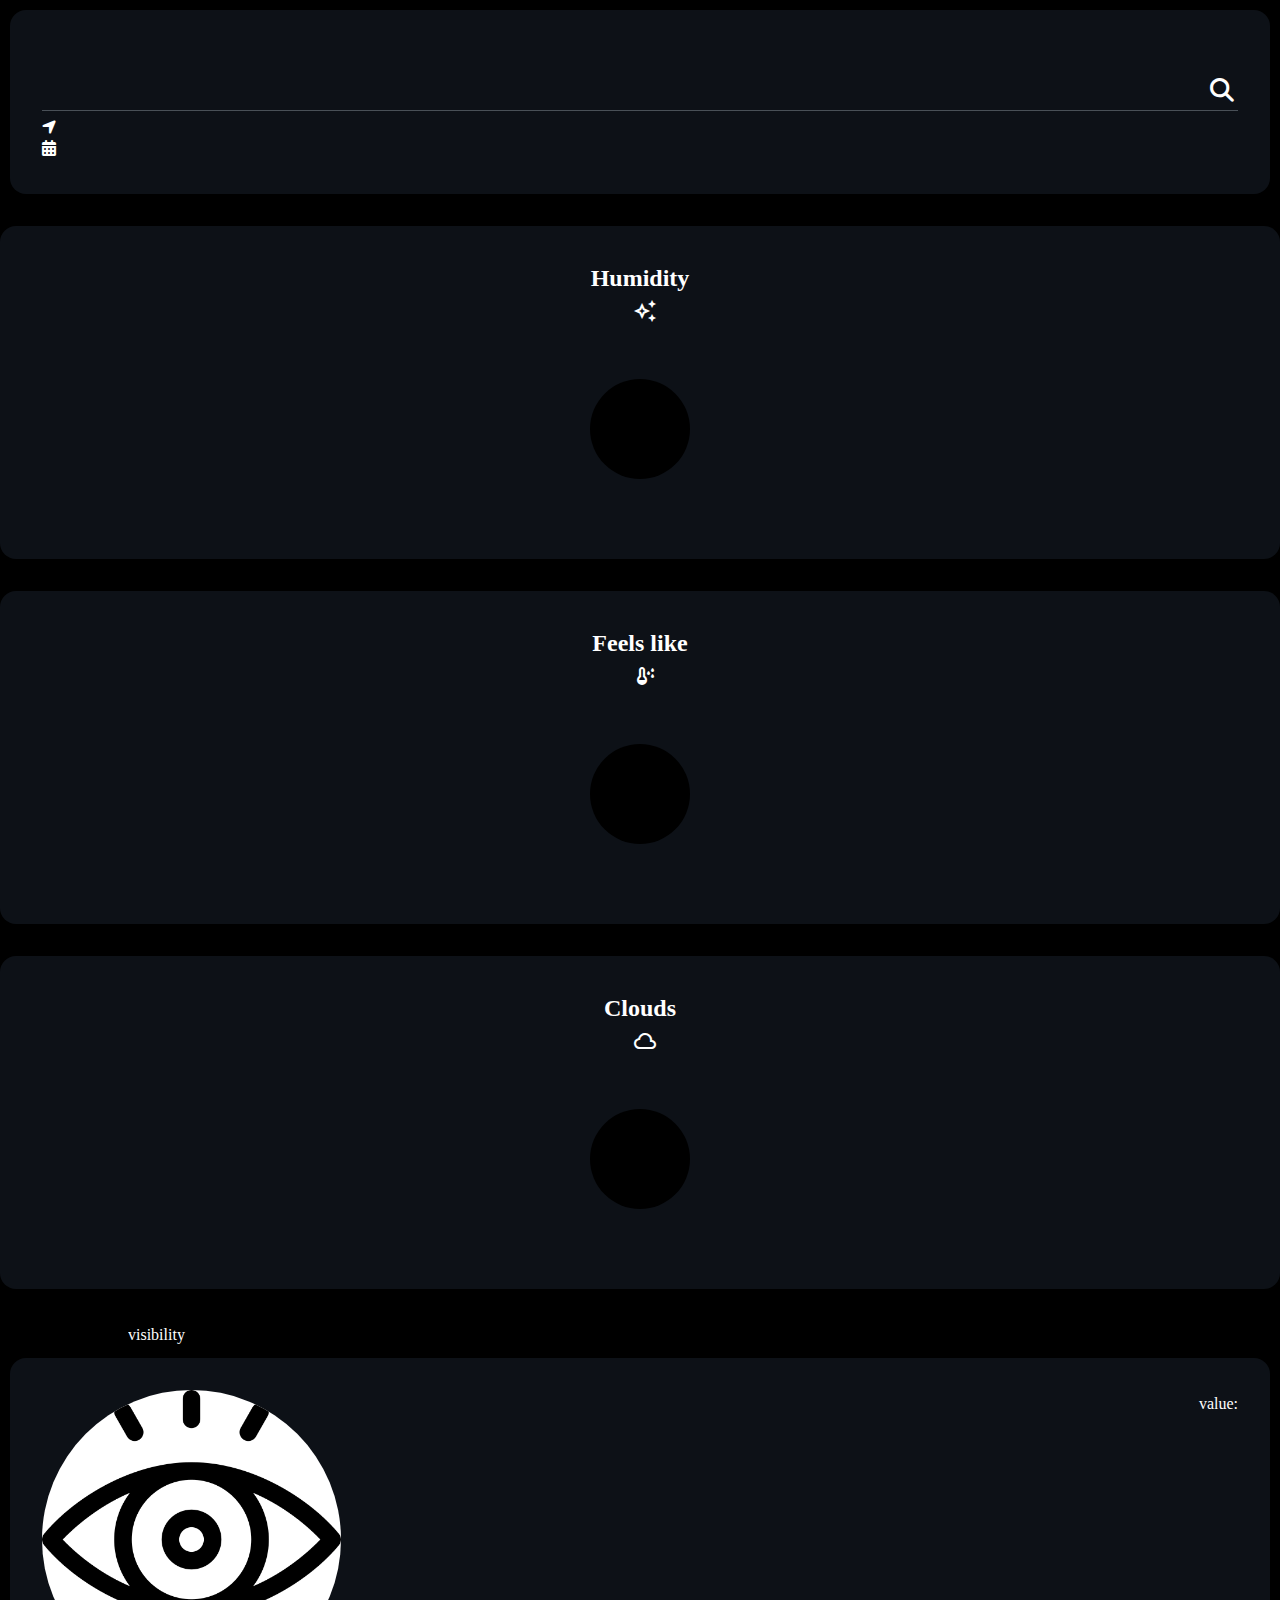
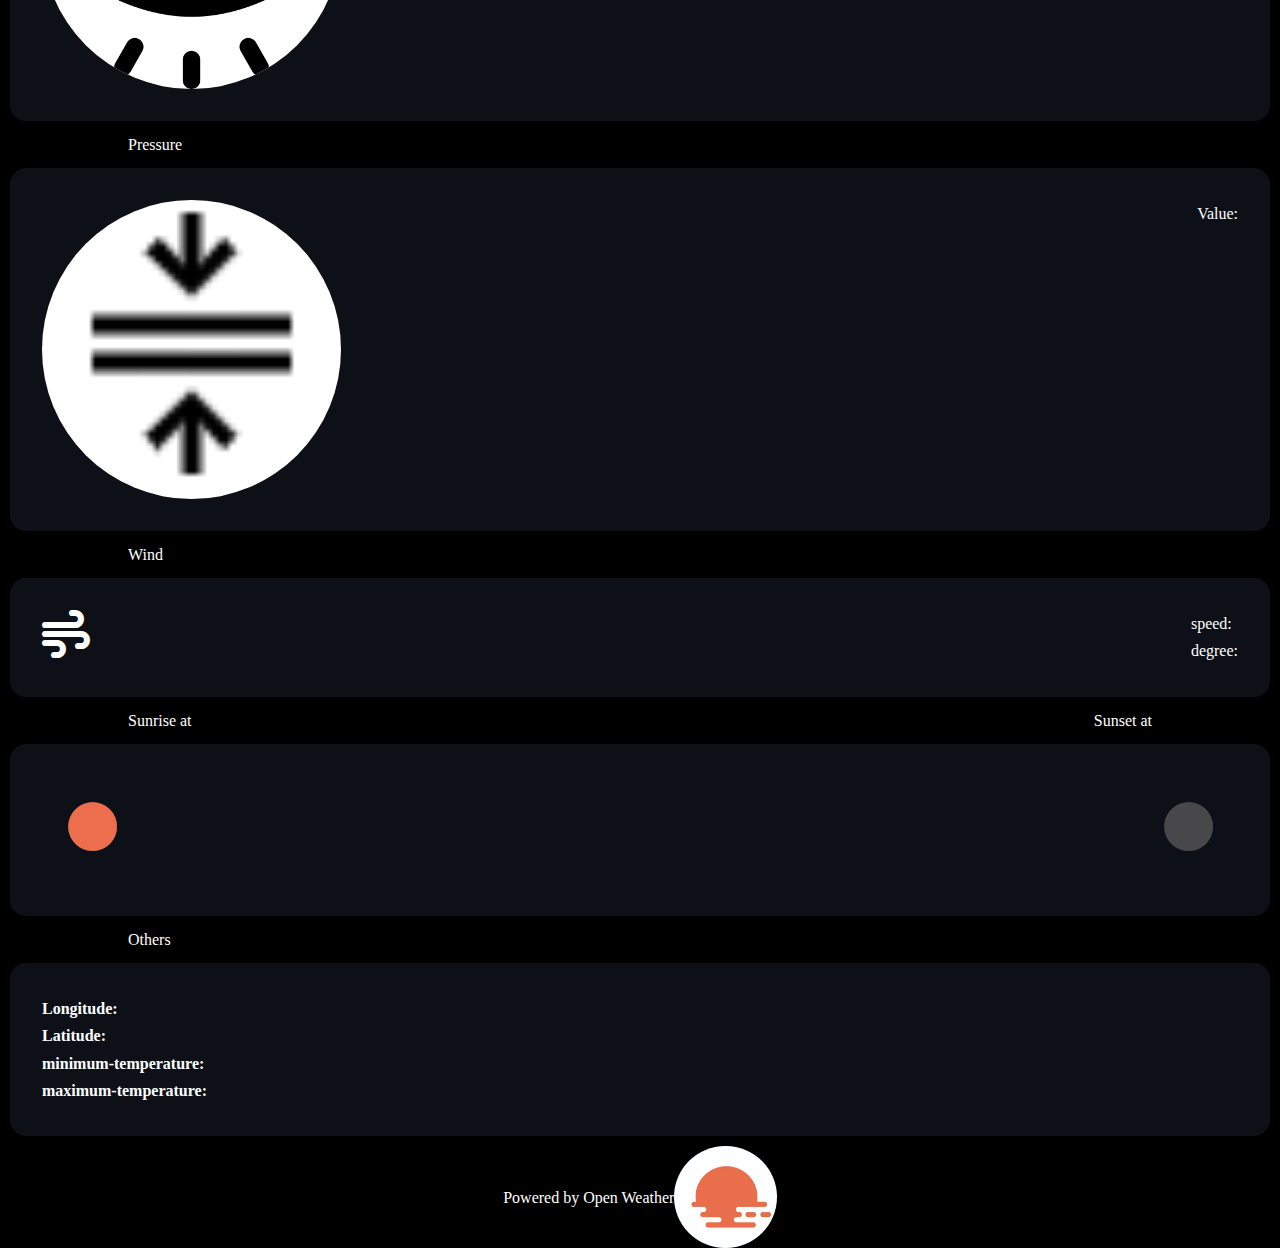
==== commit b3e607a4: "edit the markup and script" ====
--- a/index.html
+++ b/index.html
@@ -16,8 +16,9 @@
 </head>
 
 <body>
+    <main>
 
-    <main class="card">
+    <section class="card">
         <div class="main-description">
             <div class="first-description">
                 <div class="weather">
@@ -29,7 +30,7 @@
                     </div>
                 </div>
                 <div class="search-city">
-                    <a href=""><i class="fa- fa fa-search"></i></a>
+                    <i class="fa- fa fa-search"></i>
                 </div>
             </div>
         </div>
@@ -49,7 +50,7 @@
             </div>
         </div>
 
-    </main>
+    </section>
 
     </div>
 
@@ -144,9 +145,11 @@
         </div>
     </section>
 
-    <footer>
-        <P class="container">Powered by Open Weather <img src="/images/favicon.ico" alt="" srcset=""></P>
+    <footer class="container">
+        <p>Powered by Open Weather</p> 
+        <img src="/images/footerjpg.jpg" alt="footer">
     </footer>
+    </main>
 
     <script src="/index.js"></script>
 </body>
--- a/style.css
+++ b/style.css
@@ -10,11 +10,26 @@
 
 body {
     font: 1rem/sans-serif;
-    background: #000000;
+    background: #000;
     color: #fff;
     line-height: 1.7;
     overflow: scroll;
     font-size: 1rem;
+}
+
+.close{
+    display: "none";
+    /* border: 3px red solid; */
+}
+
+.fa-search{
+    font-size: 1.5rem;
+    margin-top: 2rem;
+    transition: ease-in-out;
+}
+.fa-search:hover{
+    font-size: 1.8rem;
+    transition: 2s ease-in;
 }
 
 .container {
@@ -38,9 +53,21 @@
     transition:  2s cubic-bezier(0.23, 1, 0.320, 1);
 }
 
+canvas {
+    border: none;
+    outline: none;
+    border-radius: 50%;
+    background-color: #000000;
+    display: block;
+    margin: 3rem auto;
+    transition: 2s cubic-bezier(0.23, 1, 0.320, 1);
+    transform: rotate(180deg);
+}
+
 canvas:hover{
     scale: 1.3;
-    transition: 1s c;
+    transition: 3s ease-in-out;
+    transform: rotate(180deg);
 }
 
 .main-description {
@@ -88,14 +115,6 @@
     gap: 0.225rem;
 }
 
-canvas {
-    border:none;
-    border-radius: 50%;
-    background-color: #000000;
-    display: block;
-    margin: 5rem auto;
-  }
-
 .higlight .card {
     margin: 2rem auto;
     text-align: center;
@@ -114,7 +133,6 @@
     border-radius: 50%;
     width: 25%;
 }
-
 
 .visibility, .pressure, .sun, .wind {
     display: flex;
@@ -137,51 +155,14 @@
     gap: 0.625rem;
 }
 
-#search-city {
-    display: inline;
-    border: none;
-    padding: 1rem 2rem;
-    background: linear-gradient(to left, #000000, #0d1117);
-    width: 50%;
-    margin: auto;
-    color: #fff;
+
+footer{
+    display: flex;
+    justify-content: center;
+    align-items: center;
+    margin: 1rem;
 }
-
-.search-box button {
-    min-width: 70px;
-    height: 40px;
-    color: #fff;
-    padding: 5px 10px;
-    font-weight: bold;
-    cursor: pointer;
-    transition: all 0.3s ease;
-    position: relative;
-    display: inline-block;
-    outline: none;
-    border-radius: 5px;
-    z-index: 0;
-    background: #fff;
-    overflow: hidden;
-    border: 2px solid #495057;
-    color: #495057;
-}
-
-.search-box button:hover {
-    color: #fff;
-}
-
-.search-box button:hover::after {
-    width: 100%;
-}
-
-.search-box button::after {
-    content: "";
-    position: absolute;
-    z-index: -1;
-    transition: all 0.3s ease;
-    right: 0;
-    top: 0;
-    width: 0;
-    height: 100%;
-    background: #0d1117;
+footer img{
+    width: 10%;
+    border-radius: 50%;
 }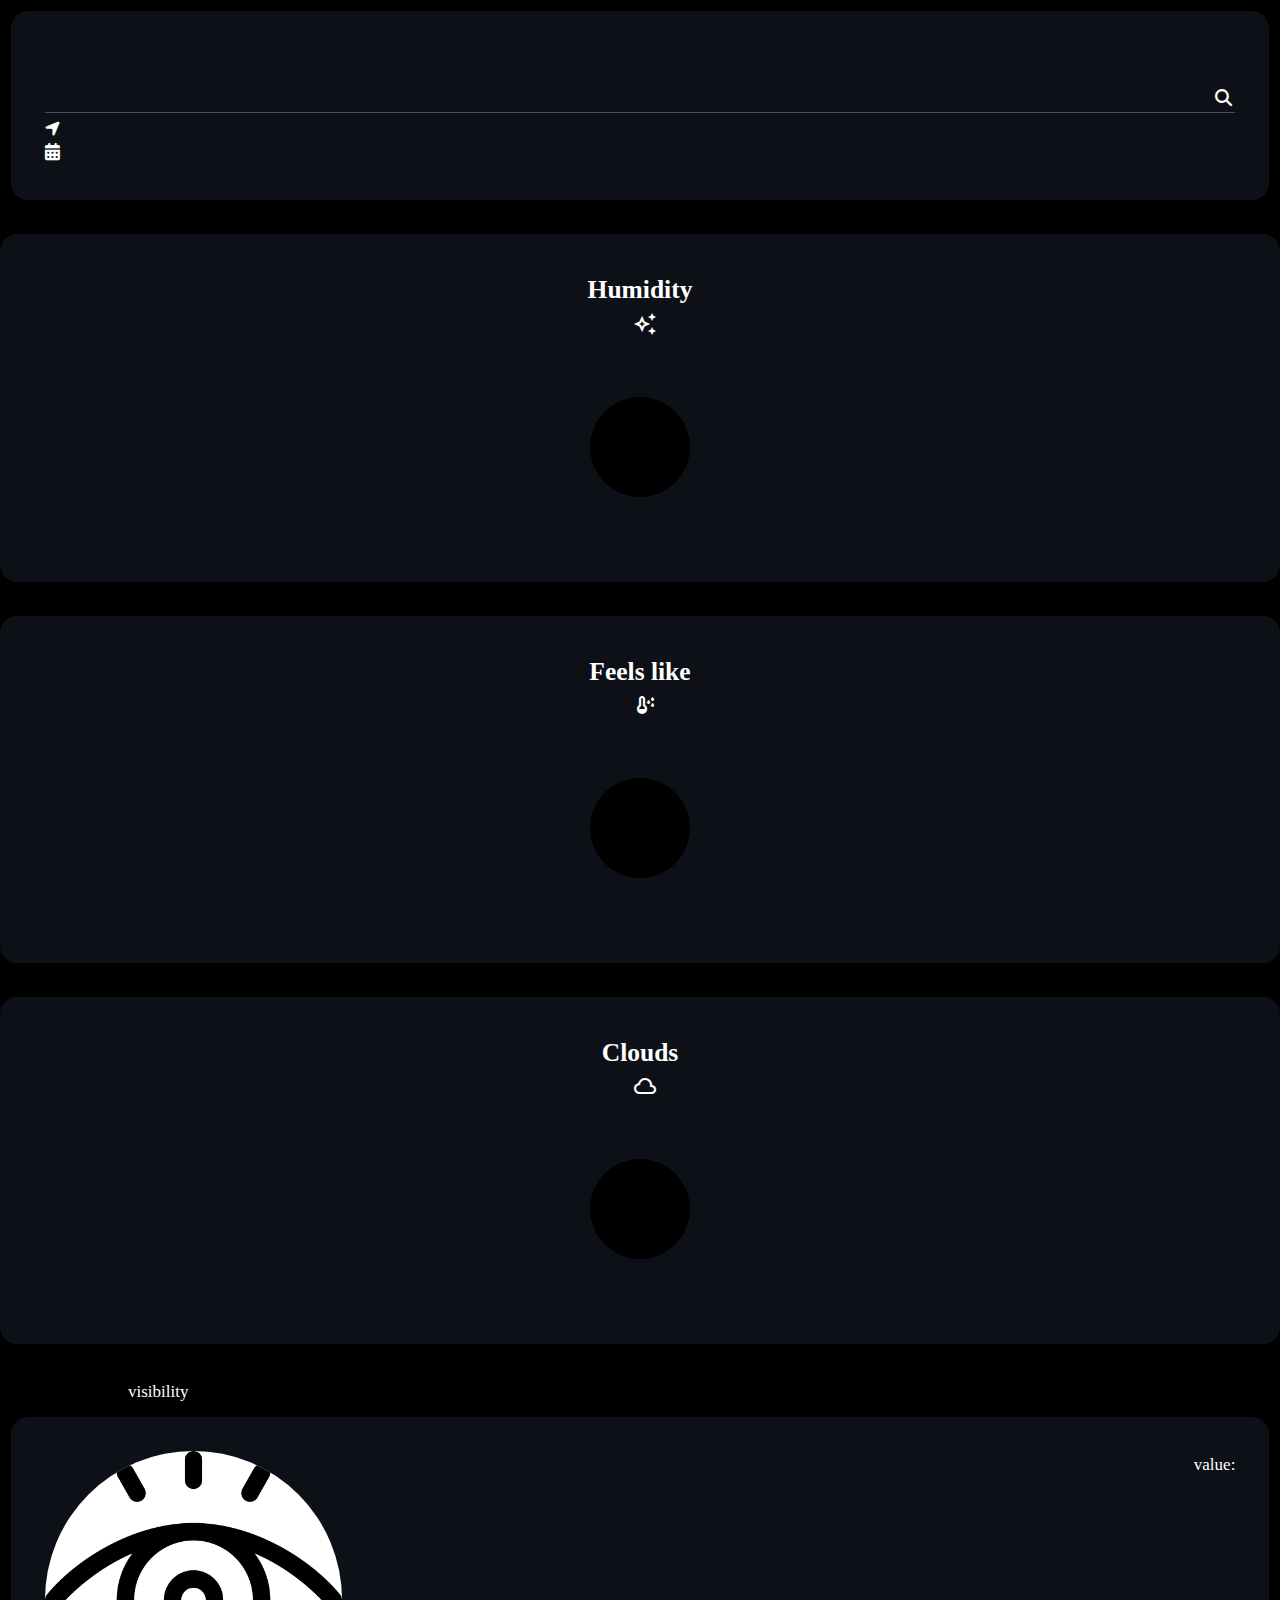
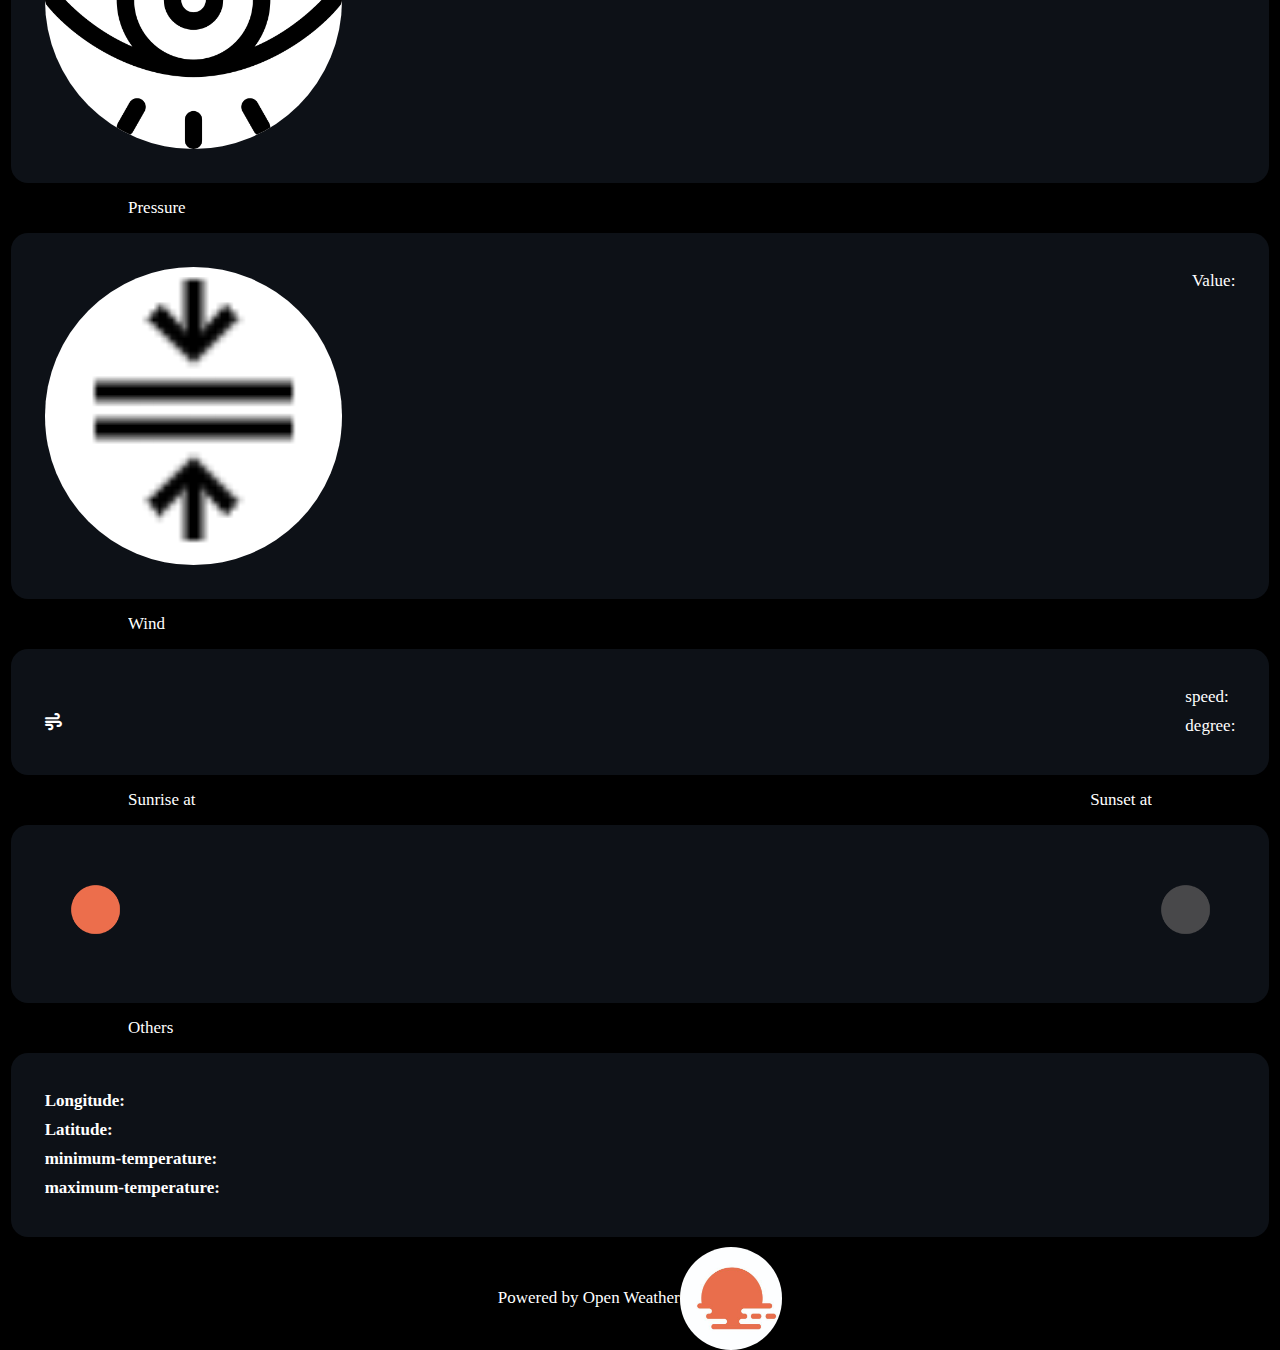
==== commit e4bdc35b: "Images" ====
--- a/index.html
+++ b/index.html
@@ -30,7 +30,7 @@
                     </div>
                 </div>
                 <div class="search-city">
-                    <i class="fa- fa fa-search"></i>
+                    <i class=" searh-btn fa- fa fa-search"></i>
                 </div>
             </div>
         </div>
--- a/style.css
+++ b/style.css
@@ -6,6 +6,7 @@
     margin: 0;
     box-sizing: border-box;
     scroll-behavior: smooth;
+    font-size: 17px;
 }
 
 body {
@@ -17,11 +18,18 @@
     font-size: 1rem;
 }
 
-.close{
-    display: "none";
-    /* border: 3px red solid; */
+.searh-btn{
+    display: block !important;
 }
 
+
+#search  {
+    padding: 1rem 3rem;
+    border: none;
+    outline: none;
+    text-align: left;
+    
+}
 .fa-search{
     font-size: 1.5rem;
     margin-top: 2rem;
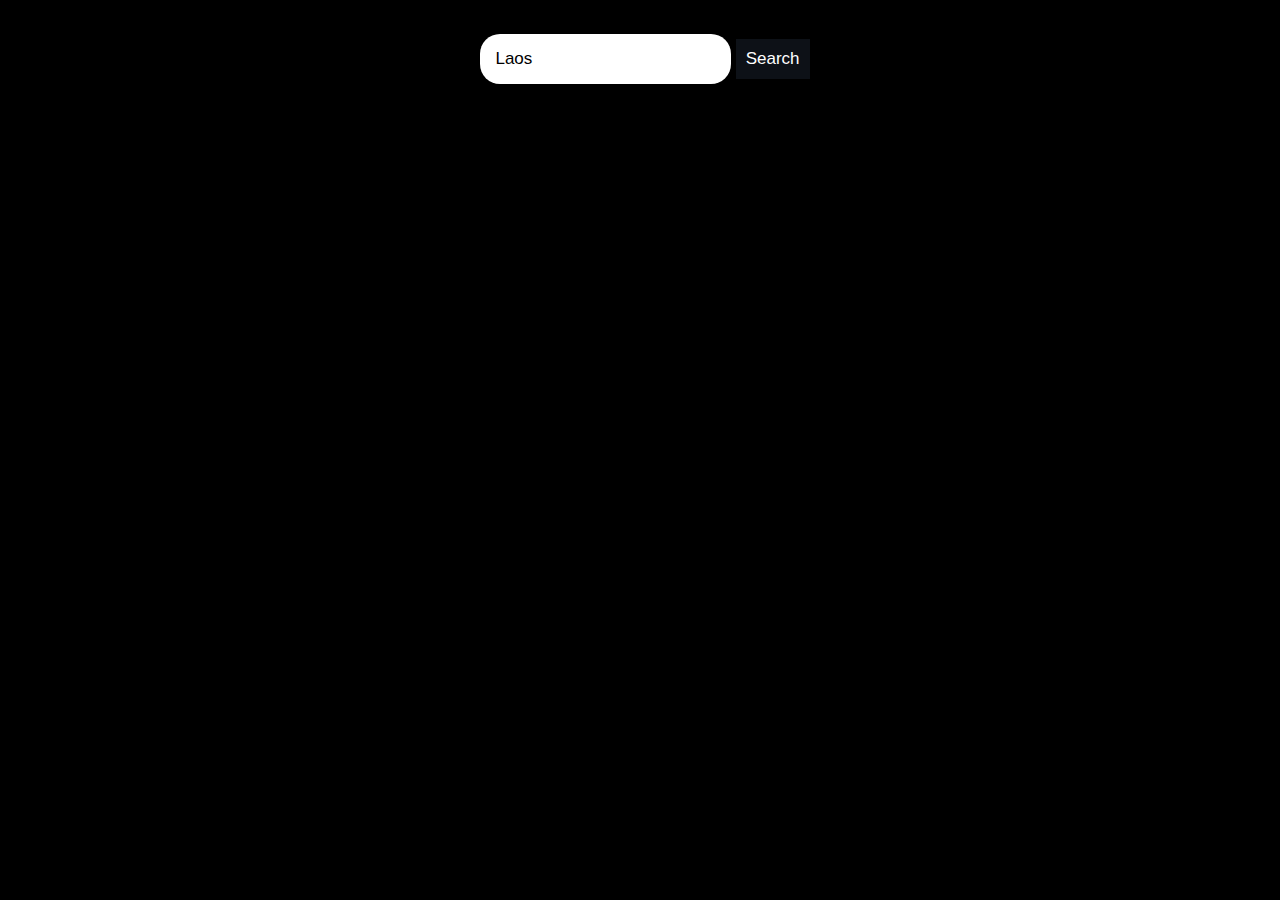
==== commit 65f1db37: "added search navigtion" ====
--- a/index.html
+++ b/index.html
@@ -16,6 +16,13 @@
 </head>
 
 <body>
+    <div class="center-container"> 
+        <div class="center-content">
+            <input value = "Laos" id="search-city" type="search" autocomplete="off" spellcheck="false" placeholder="Search">
+            <button id="search-city-btn">Search</button> 
+        </div>
+    </div>
+    <h3 class=" error center-container">Please enter a valid city name</h3> 
     <main>
 
     <section class="card">
@@ -29,7 +36,7 @@
                         <p id="other-weather"></p>
                     </div>
                 </div>
-                <div class="search-city">
+                <div class="search">
                     <i class=" searh-btn fa- fa fa-search"></i>
                 </div>
             </div>
--- a/style.css
+++ b/style.css
@@ -9,33 +9,90 @@
     font-size: 17px;
 }
 
+
 body {
     font: 1rem/sans-serif;
     background: #000;
     color: #fff;
     line-height: 1.7;
     overflow: scroll;
+    height: 100%;
     font-size: 1rem;
 }
 
-.searh-btn{
+.center-container {
+    display: flex;
+    justify-content: center;
+    align-items: center;
+    height: 100%;
+    margin-top: 2rem;
+}
+
+main {
+    display: none;
+}
+
+.error {
+    color: #fff;
+    font-weight: 100;
+    display: none;
+}
+
+.center-content {
+    text-align: center;
+}
+
+.center-content button {
+    padding: 10px;
+    border: none;
+    background-color: #0d1117;
+    color: #fff;
+    transition: 3s cubic-bezier(0.215, 0.610, 0.355, 1);
+
+}
+
+.center-content button:hover {
+    opacity: 0.8;
+    background-color: #fff;
+    color: #0d1117;
+    transition: 1s ease-in-out;
+}
+
+.center-content input[type="search"] {
+    padding: 15px;
+    border-radius: 20px;
+    margin-left: 10px;
+    outline: none;
+    transition: 1s ease-in-out;
+    border: none;
+}
+
+.center-content input[type="search"]:focus {
+    background-color: #0d1117;
+    color: #fff;
+    transition: 3s cubic-bezier(0.215, 0.610, 0.355, 1);
+}
+
+.searh-btn {
     display: block !important;
 }
 
 
-#search  {
+#search {
     padding: 1rem 3rem;
     border: none;
     outline: none;
     text-align: left;
-    
-}
-.fa-search{
+
+}
+
+.fa-search {
     font-size: 1.5rem;
     margin-top: 2rem;
     transition: ease-in-out;
 }
-.fa-search:hover{
+
+.fa-search:hover {
     font-size: 1.8rem;
     transition: 2s ease-in;
 }
@@ -58,7 +115,7 @@
 
 .card:hover {
     scale: 0.9;
-    transition:  2s cubic-bezier(0.23, 1, 0.320, 1);
+    transition: 2s cubic-bezier(0.23, 1, 0.320, 1);
 }
 
 canvas {
@@ -69,13 +126,11 @@
     display: block;
     margin: 3rem auto;
     transition: 2s cubic-bezier(0.23, 1, 0.320, 1);
-    transform: rotate(180deg);
-}
-
-canvas:hover{
+}
+
+canvas:hover {
     scale: 1.3;
     transition: 3s ease-in-out;
-    transform: rotate(180deg);
 }
 
 .main-description {
@@ -100,7 +155,7 @@
 }
 
 
-.temp{
+.temp {
     font-size: 3rem;
 }
 
@@ -136,25 +191,29 @@
     margin-left: 0.625rem;
 }
 
-.visibility img, .pressure img{
+.visibility img,
+.pressure img {
     background-color: #fff;
     border-radius: 50%;
     width: 25%;
 }
 
-.visibility, .pressure, .sun, .wind {
+.visibility,
+.pressure,
+.sun,
+.wind {
     display: flex;
     justify-content: space-between;
 }
 
-.sunrise{
+.sunrise {
     display: flex;
     justify-content: space-between;
     align-items: center;
     margin: auto;
 }
 
-.sunrise h4{
+.sunrise h4 {
     margin-left: 2rem;
 }
 
@@ -163,14 +222,19 @@
     gap: 0.625rem;
 }
 
-
-footer{
+footer {
     display: flex;
     justify-content: center;
     align-items: center;
-    margin: 1rem;
-}
-footer img{
+    margin: 1rem 1rem;
+}
+
+footer img {
     width: 10%;
     border-radius: 50%;
-}+}
+
+
+/* @media (max-width: 600px) {
+    
+} */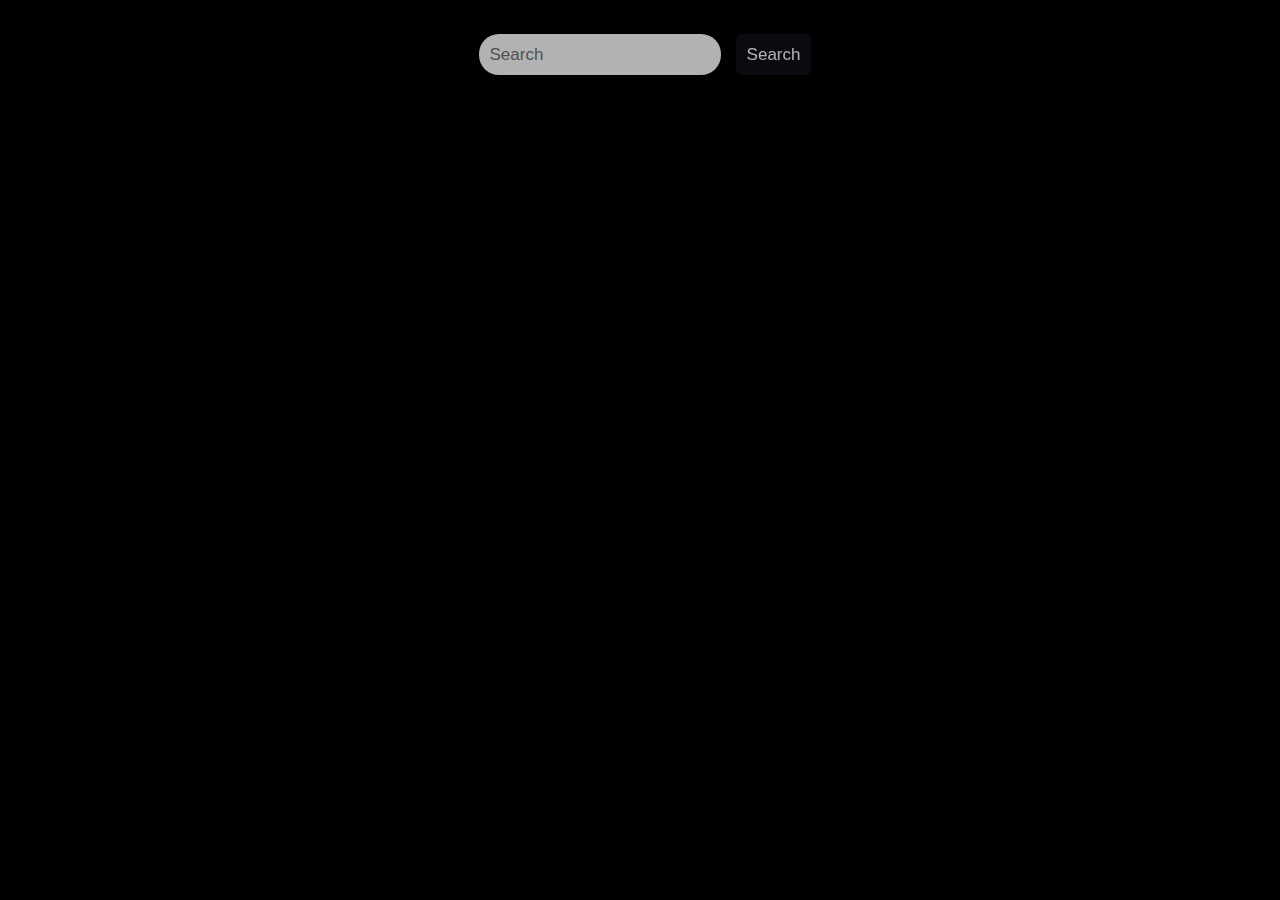
==== commit 1e70d685: "added media query responsiveness" ====
--- a/index.html
+++ b/index.html
@@ -18,15 +18,17 @@
 <body>
     <div class="center-container"> 
         <div class="center-content">
-            <input value = "Laos" id="search-city" type="search" autocomplete="off" spellcheck="false" placeholder="Search">
+            <input id="search-city" type="search" autocomplete="off" spellcheck="false" placeholder="Search">
             <button id="search-city-btn">Search</button> 
         </div>
     </div>
     <h3 class=" error center-container">Please enter a valid city name</h3> 
     <main>
 
+    <section class="all-cards">
+
     <section class="card">
-        <div class="main-description">
+        <div class="main-deescription">
             <div class="first-description">
                 <div class="weather">
                     <img id="icon-img">
@@ -58,8 +60,6 @@
         </div>
 
     </section>
-
-    </div>
 
     <section class="higlight">
         <div class="card">
@@ -156,6 +156,7 @@
         <p>Powered by Open Weather</p> 
         <img src="/images/footerjpg.jpg" alt="footer">
     </footer>
+</section>
     </main>
 
     <script src="/index.js"></script>
--- a/style.css
+++ b/style.css
@@ -43,11 +43,13 @@
 }
 
 .center-content button {
-    padding: 10px;
+    padding: 0.625rem;
     border: none;
     background-color: #0d1117;
     color: #fff;
     transition: 3s cubic-bezier(0.215, 0.610, 0.355, 1);
+    border-radius: 5px;
+    margin-left: 0.624rem;
 
 }
 
@@ -59,7 +61,7 @@
 }
 
 .center-content input[type="search"] {
-    padding: 15px;
+    padding: 0.625rem;
     border-radius: 20px;
     margin-left: 10px;
     outline: none;
@@ -92,10 +94,6 @@
     transition: ease-in-out;
 }
 
-.fa-search:hover {
-    font-size: 1.8rem;
-    transition: 2s ease-in;
-}
 
 .container {
     width: 80%;
@@ -105,11 +103,13 @@
 
 .card {
     padding: 2rem 2rem;
-    margin: 0.625rem;
+    margin: 0 auto;
     border-radius: 1rem;
     background: #0d1117;
     height: auto;
+    width: 80%;
     overflow: hidden;
+    margin-top: 0.625rem;
     transition: 1s ease-in-out;
 }
 
@@ -154,7 +154,6 @@
     gap: 0.275rem;
 }
 
-
 .temp {
     font-size: 3rem;
 }
@@ -217,24 +216,50 @@
     margin-left: 2rem;
 }
 
-.main-highlight .days-forecast {
-    display: flex;
-    gap: 0.625rem;
-}
-
 footer {
     display: flex;
     justify-content: center;
     align-items: center;
-    margin: 1rem 1rem;
+    margin-top: 3rem;
 }
 
 footer img {
     width: 10%;
     border-radius: 50%;
-}
-
-
-/* @media (max-width: 600px) {
-    
-} */+    margin-top: 1rem;
+    margin-bottom: 1rem;
+}
+
+@media (min-width: 484px) {
+
+    body {
+     
+        opacity: 0.7;
+        transition: 1s linear;
+    }
+
+    body:hover {
+        opacity: 1;
+        transition: 2s ease-in;
+    }
+
+    .card {
+        margin: 0 auto;
+        width: 50%;
+        transition: none;
+    }
+
+    .center-container {
+        margin-bottom: 2rem;
+    }
+
+    .visibility img,
+    .pressure img {
+        width: 15%;
+    }
+
+    .container {
+        width: 50%;
+    }
+
+}
